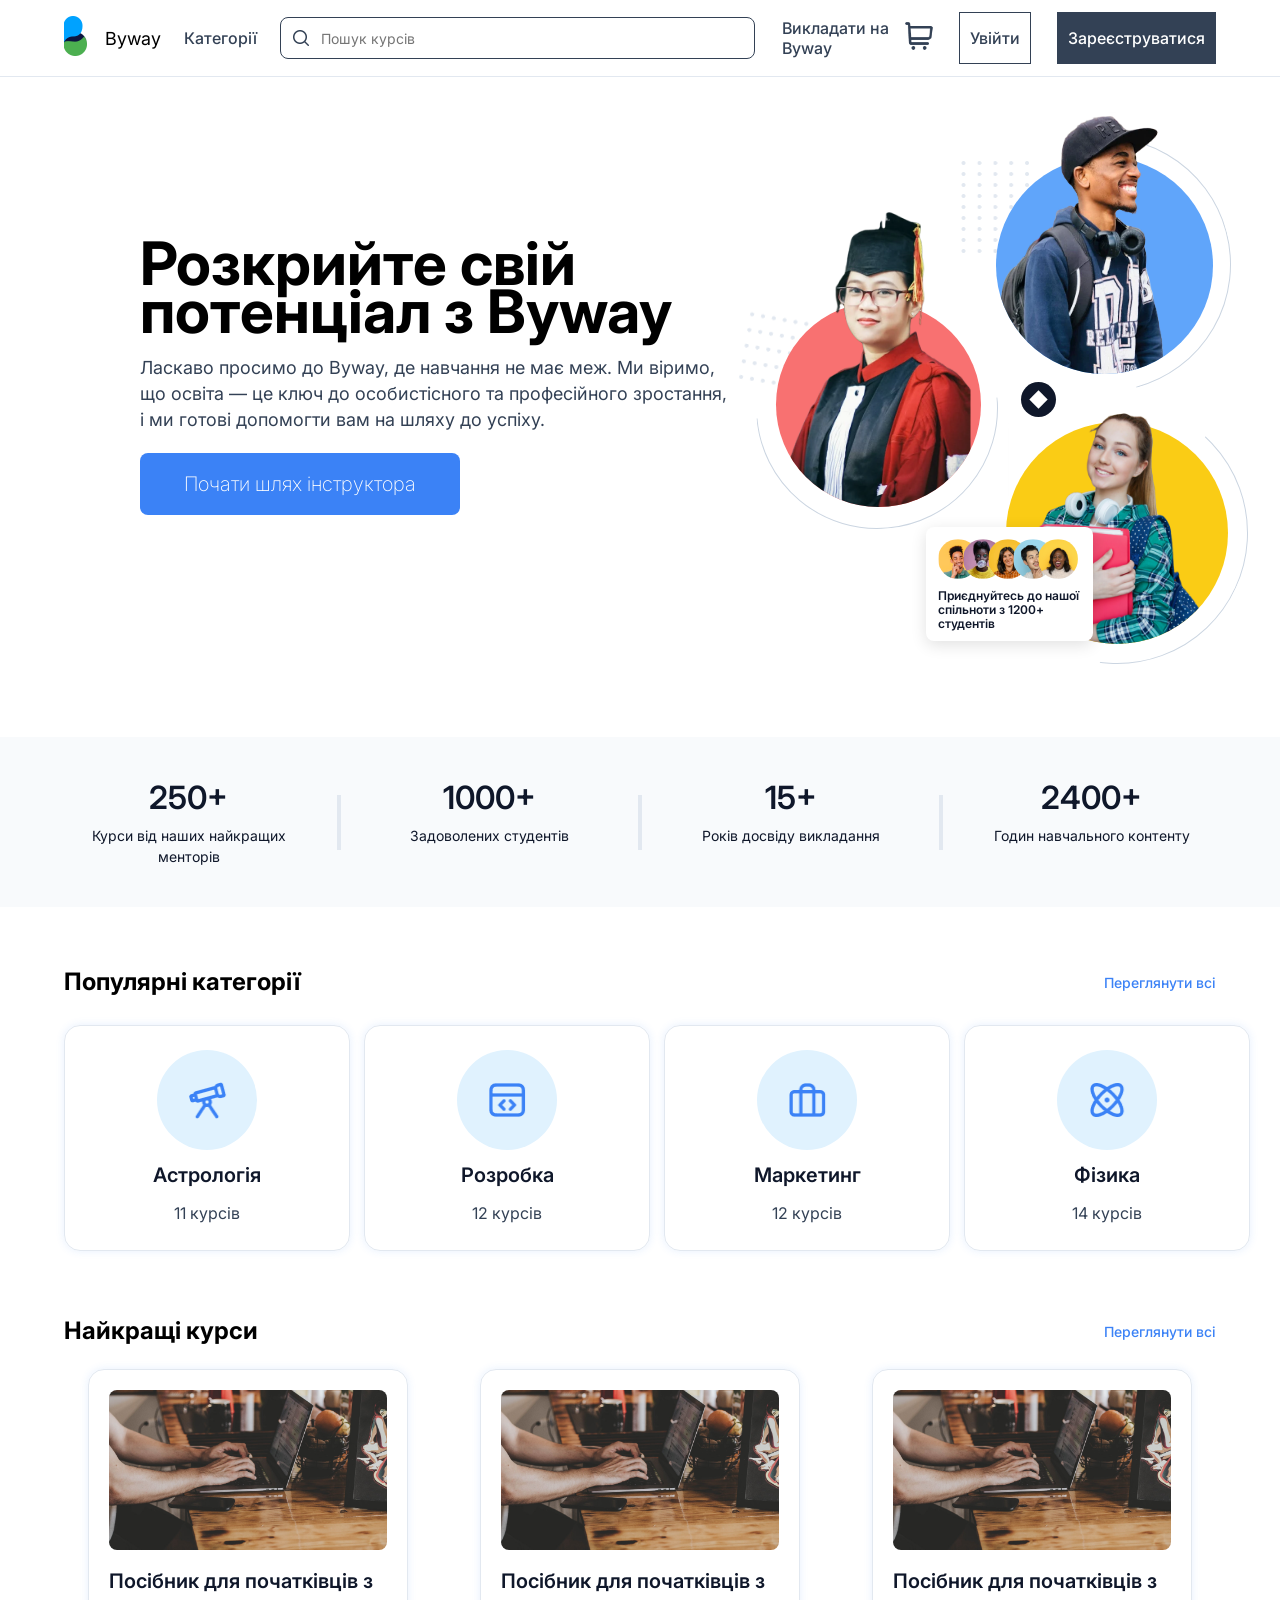
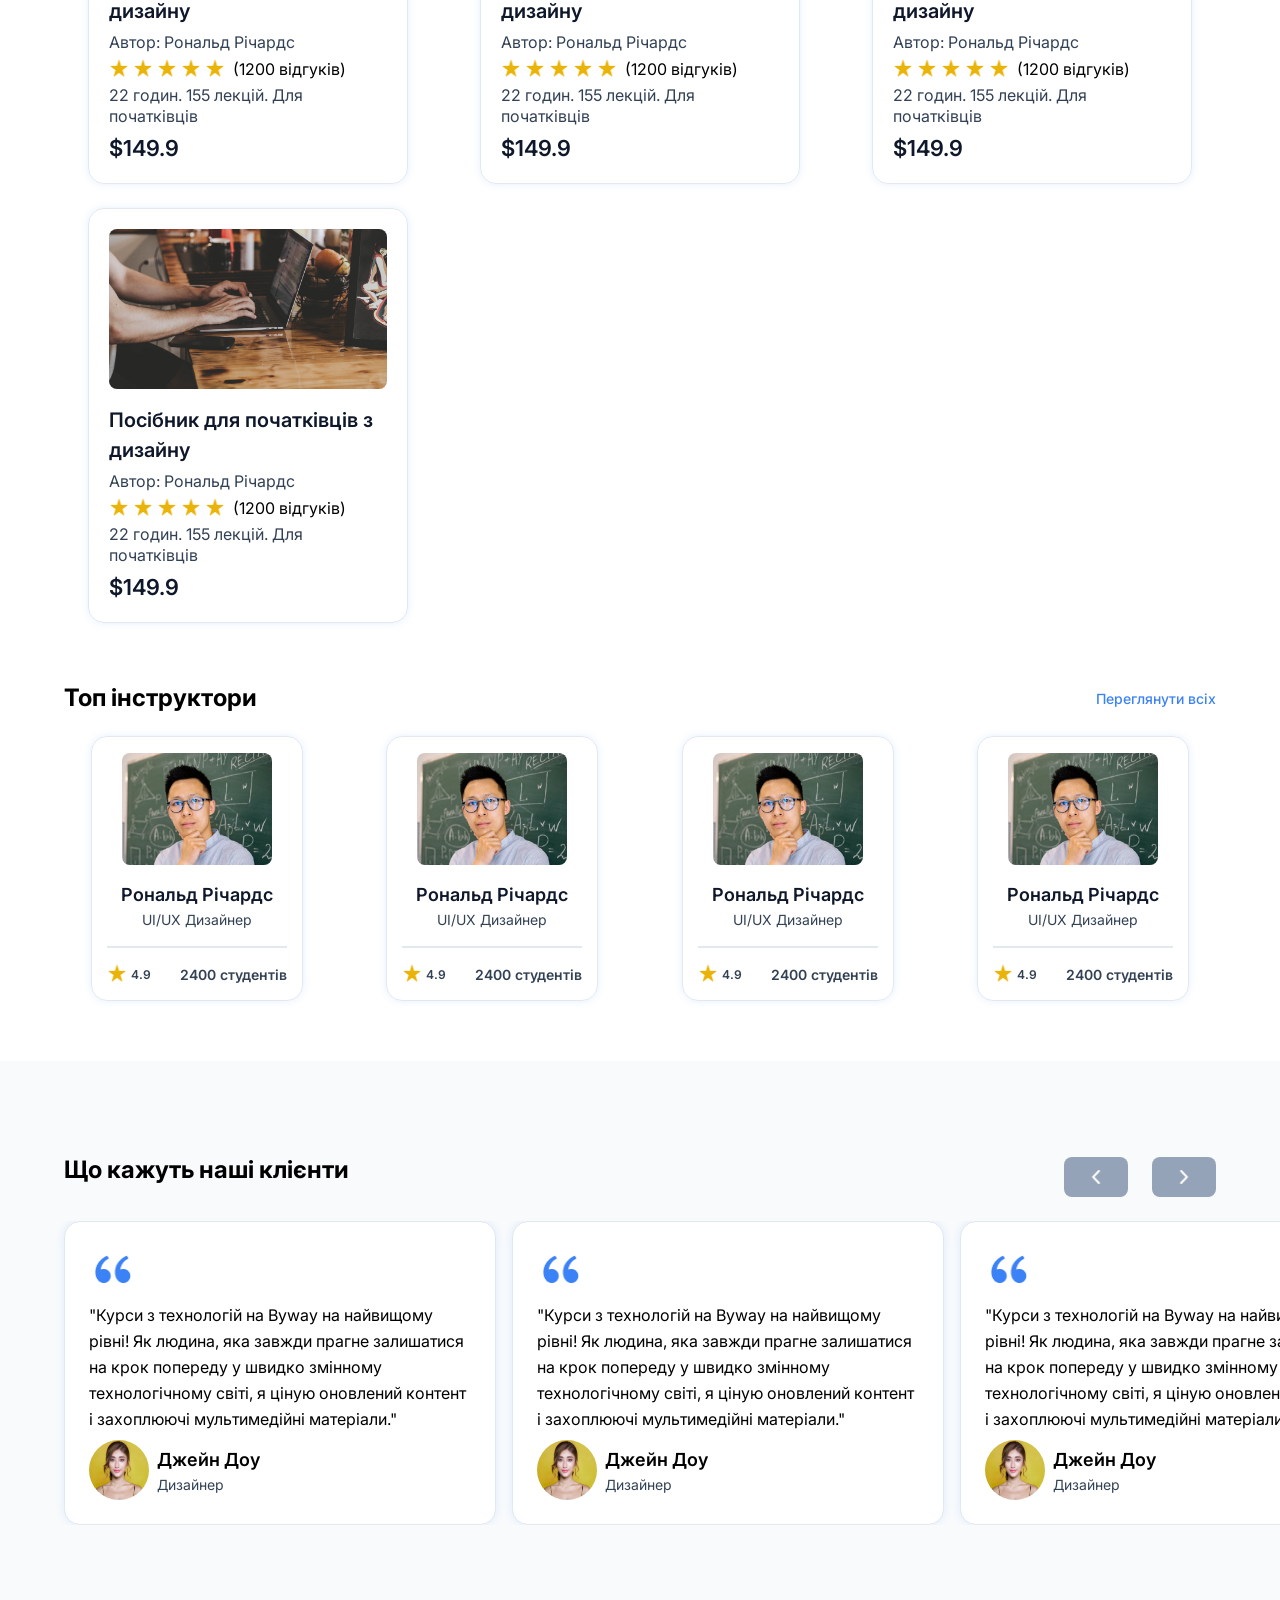
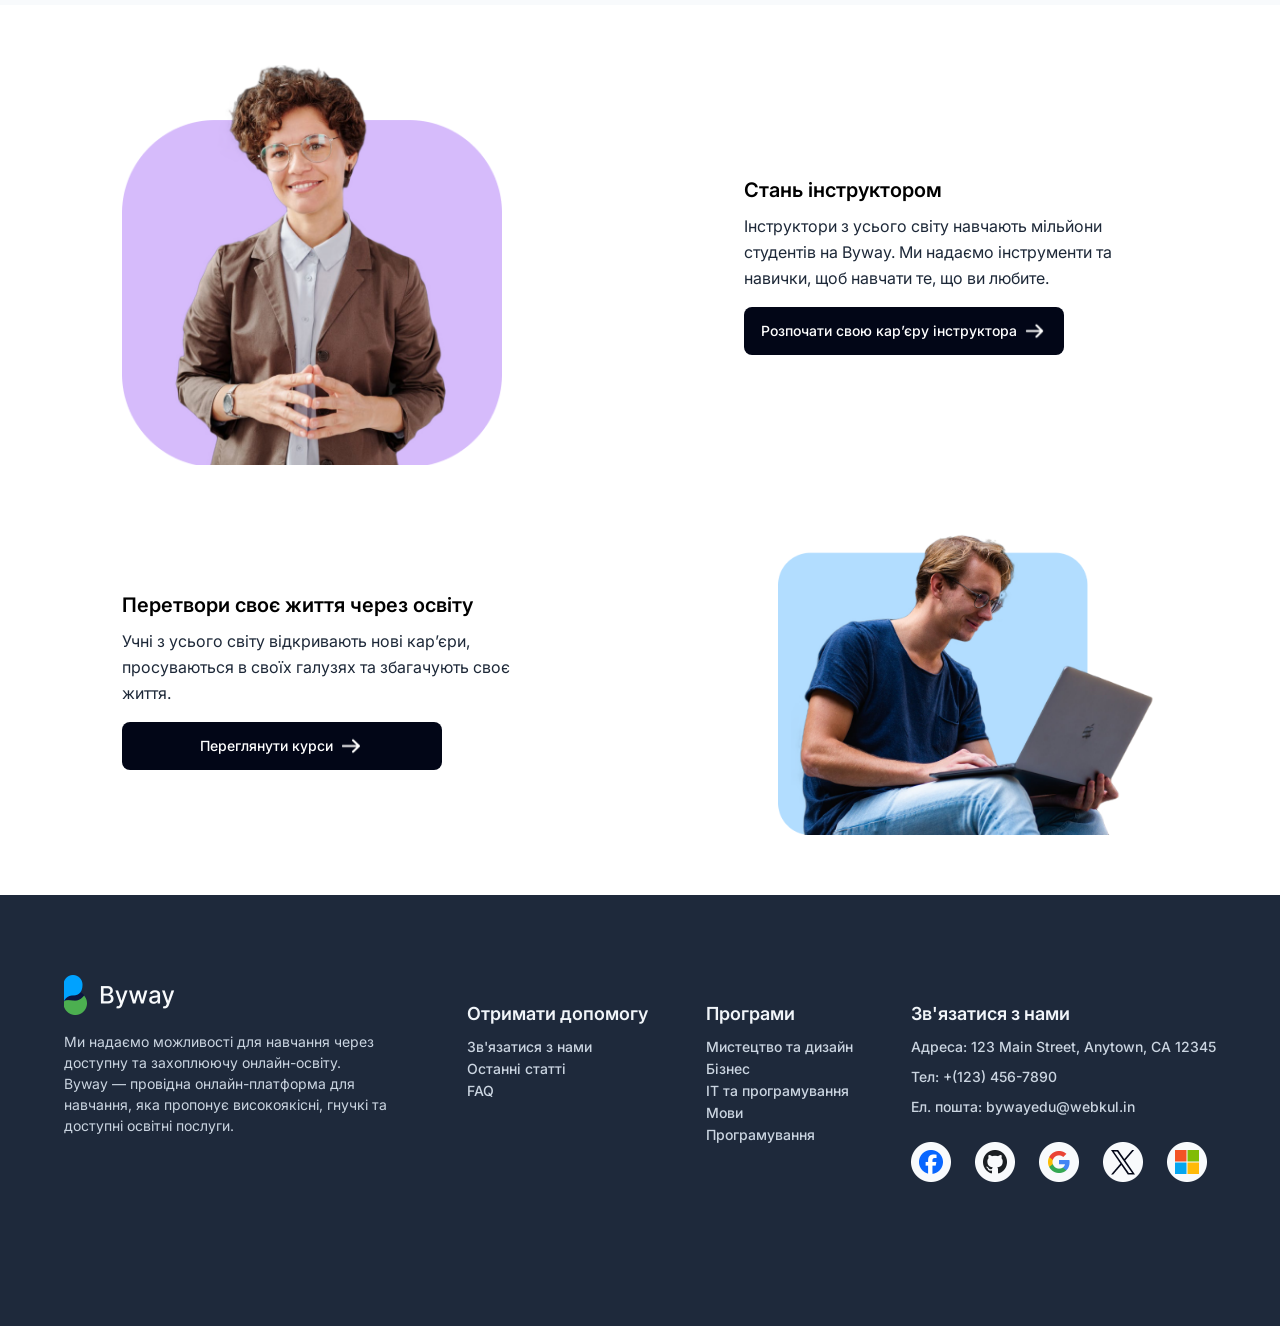
==== index.html @ d147cf89 "Initial commit" ====
<!doctype html>
<html lang="uk">
<head>
    <meta charset="UTF-8">
    <meta name="viewport" content="width=device-width, initial-scale=1.0">
    <meta http-equiv="X-UA-Compatible" content="IE=edge">
    <link rel="stylesheet" href="https://fonts.googleapis.com/css2?family=Inter:wght@400;500;600;700&display=swap" />
    <link rel="stylesheet" href="style.css">
    <title>Навчання для кожного | Онлайн-курси</title>
    <meta name="description" content="Вивчайте нові навички онлайн разом з нами!">
</head>
<body>
<header class="header">
    <div class="logo-section">
        <a href="index.html">
            <img class="logo" src="img/logo.png" alt="Логотип Byway">
        </a>
        <span class="brand-name">Byway</span>
    </div>
    <span class="categories-link">Категорії</span>
    <div class="search-bar">
        <img class="magnifying-glass" src="img/search.png" alt="Пошук">
        <form action="search.html" method="get">
            <input
                    class="search-bar-input"
                    type="text"
                    name="query"
                    placeholder="Пошук курсів"
                    aria-label="Пошук курсів">
        </form>
    </div>
    <div class="group">
        <button class="search-btn" aria-label="Відкрити пошук">
            <img class="search-btn-img" src="img/search.png" alt="Пошук">
        </button>
        <button class="burger-menu" aria-label="Відкрити меню">&#9776;</button>
        <nav class="nav-menu">
            <span class="categories-link">Категорії</span>
            <span class="teach-link">Викладати на Byway</span>
            <div class="user-actions">
                <a href="#cart" class="cart-link">
                    <img class="cart-icon" src="img/cart.png" alt="Іконка кошика">
                </a>
                <button class="login-btn">Увійти</button>
                <button class="signup-btn">Зареєструватися</button>
            </div>
        </nav>
    </div>
</header>
<div class="main-container">
    <section class="banner">
        <div class="banner-block">
            <div class="banner-info">
                <h1 class="banner-title">Розкрийте свій потенціал з Byway</h1>
                <p class="banner-text">
                    Ласкаво просимо до Byway, де навчання не має меж. Ми віримо, що освіта — це ключ до особистісного та
                    професійного зростання, і ми готові допомогти вам на шляху до успіху.
                </p>
                <button class="banner-button">
                    <span class="button-text">Почати шлях інструктора</span>
                </button>
            </div>
        </div>
        <div class="banner-images">
            <div class="circle blue">
                <img src="img/student2.png" alt="Студент 2 в синьому">
            </div>
            <img class="student-blue-top" src="img/student2.png" alt="Студент в синьому">
            <div class="student-blue"></div>
            <div class="circle-border blue-border"></div>

            <div class="circle red">
                <img src="img/student3.png" alt="Студент 3 в червоному">
            </div>
            <img class="student-red-top" src="img/student3.png" alt="Студент в червоному">
            <div class="circle-border red-border"></div>

            <div class="circle yellow">
                <img src="img/student1.png" alt="Студент 1 в жовтому">
            </div>
            <img class="student-yellow-top" src="img/student1.png" alt="Студент в жовтому">
            <div class="circle-border yellow-border"></div>
            <div class="circle dark"></div>
            <div class="square"></div>

            <img class="decor1" src="img/decor.png" alt="Декорація банера 1">
            <img class="decor2" src="img/decor.png" alt="Декорація банера 2">

            <div class="banner-container">
                <div class="students-img">
                    <img class="student one" src="img/student-1.png" alt="Зображення студента 1">
                    <img class="student two" src="img/student-2.png" alt="Зображення студента 2">
                    <img class="student three" src="img/student-3.png" alt="Зображення студента 3">
                    <img class="student four" src="img/student-4.png" alt="Зображення студента 4">
                    <img class="student five" src="img/student-5.png" alt="Зображення студента 5">
                </div>
                <p class="join-community">Приєднуйтесь до нашої спільноти з 1200+ студентів</p>
            </div>
        </div>
    </section>

    <section class="stats">
        <div class="stat">
            <h2 class="stat-title">250+</h2>
            <p class="stat-info">Курси від наших найкращих менторів</p>
        </div>
        <hr class="line" />
        <div class="stat">
            <h2 class="stat-title">1000+</h2>
            <p class="stat-info">Задоволених студентів</p>
        </div>
        <hr class="line" />
        <div class="stat">
            <h2 class="stat-title">15+</h2>
            <p class="stat-info">Років досвіду викладання</p>
        </div>
        <hr class="line" />
        <div class="stat">
            <h2 class="stat-title">2400+</h2>
            <p class="stat-info">Годин навчального контенту</p>
        </div>
    </section>
    <section class="top-categories">
        <header class="top-categories-header">
            <h2 class="top-categories-title">Популярні категорії</h2>
            <button class="see-all-button" aria-label="Переглянути всі категорії">Переглянути всі</button>
        </header>
        <div class="categories">
            <article class="category-card">
                <div class="category">
                    <div class="category-group">
                        <img src="img/telescope.png" alt="Іконка Астрологія" class="category-icon" />
                        <div class="category-circle"></div>
                    </div>
                    <h3 class="category-title">Астрологія</h3>
                    <p class="category-info">11 курсів</p>
                </div>
            </article>
            <article class="category-card">
                <div class="category">
                    <div class="category-group">
                        <img src="img/code-browser.png" alt="Іконка Розробка" class="category-icon" />
                        <div class="category-circle"></div>
                    </div>
                    <h3 class="category-title">Розробка</h3>
                    <p class="category-info">12 курсів</p>
                </div>
            </article>
            <article class="category-card">
                <div class="category">
                    <div class="category-group">
                        <img src="img/briefcase.png" alt="Іконка Маркетинг" class="category-icon" />
                        <div class="category-circle"></div>
                    </div>
                    <h3 class="category-title">Маркетинг</h3>
                    <p class="category-info">12 курсів</p>
                </div>
            </article>
            <article class="category-card">
                <div class="category">
                    <div class="category-group">
                        <img src="img/physics.png" alt="Іконка Фізика" class="category-icon" />
                        <div class="category-circle"></div>
                    </div>
                    <h3 class="category-title">Фізика</h3>
                    <p class="category-info">14 курсів</p>
                </div>
            </article>
        </div>
    </section>
    <section class="top-courses">
        <header class="top-courses-header">
            <h2 class="top-courses-title">Найкращі курси</h2>
            <button class="see-all-button" aria-label="Переглянути всі курси">Переглянути всі</button>
        </header>
        <div class="courses-list">
            <article class="course-card">
                <img class="course-image" src="img/courses.jpg" alt="Зображення курсу Beginner’s Guide to Design">
                <div class="course-details">
                    <h3 class="course-title">Посібник для початківців з дизайну</h3>
                    <p class="course-author">Автор: Рональд Річардс</p>
                    <div class="course-rating">
                        <div class="stars">
                            <img class="star" src="img/star.png" alt="Зірка">
                            <img class="star" src="img/star.png" alt="Зірка">
                            <img class="star" src="img/star.png" alt="Зірка">
                            <img class="star" src="img/star.png" alt="Зірка">
                            <img class="star" src="img/star.png" alt="Зірка">
                        </div>
                        <span class="rating-info">(1200 відгуків)</span>
                    </div>
                    <p class="course-info">22 годин. 155 лекцій. Для початківців</p>
                    <p class="course-price">$149.9</p>
                </div>
            </article>
            <article class="course-card">
            <img class="course-image" src="img/courses.jpg" alt="Зображення курсу Beginner’s Guide to Design">
            <div class="course-details">
                <h3 class="course-title">Посібник для початківців з дизайну</h3>
                <p class="course-author">Автор: Рональд Річардс</p>
                <div class="course-rating">
                    <div class="stars">
                        <img class="star" src="img/star.png" alt="Зірка">
                        <img class="star" src="img/star.png" alt="Зірка">
                        <img class="star" src="img/star.png" alt="Зірка">
                        <img class="star" src="img/star.png" alt="Зірка">
                        <img class="star" src="img/star.png" alt="Зірка">
                    </div>
                    <span class="rating-info">(1200 відгуків)</span>
                </div>
                <p class="course-info">22 годин. 155 лекцій. Для початківців</p>
                <p class="course-price">$149.9</p>
            </div>
        </article>
            <article class="course-card">
                <img class="course-image" src="img/courses.jpg" alt="Зображення курсу Beginner’s Guide to Design">
                <div class="course-details">
                    <h3 class="course-title">Посібник для початківців з дизайну</h3>
                    <p class="course-author">Автор: Рональд Річардс</p>
                    <div class="course-rating">
                        <div class="stars">
                            <img class="star" src="img/star.png" alt="Зірка">
                            <img class="star" src="img/star.png" alt="Зірка">
                            <img class="star" src="img/star.png" alt="Зірка">
                            <img class="star" src="img/star.png" alt="Зірка">
                            <img class="star" src="img/star.png" alt="Зірка">
                        </div>
                        <span class="rating-info">(1200 відгуків)</span>
                    </div>
                    <p class="course-info">22 годин. 155 лекцій. Для початківців</p>
                    <p class="course-price">$149.9</p>
                </div>
            </article>
            <article class="course-card">
                <img class="course-image" src="img/courses.jpg" alt="Зображення курсу Beginner’s Guide to Design">
                <div class="course-details">
                    <h3 class="course-title">Посібник для початківців з дизайну</h3>
                    <p class="course-author">Автор: Рональд Річардс</p>
                    <div class="course-rating">
                        <div class="stars">
                            <img class="star" src="img/star.png" alt="Зірка">
                            <img class="star" src="img/star.png" alt="Зірка">
                            <img class="star" src="img/star.png" alt="Зірка">
                            <img class="star" src="img/star.png" alt="Зірка">
                            <img class="star" src="img/star.png" alt="Зірка">
                        </div>
                        <span class="rating-info">(1200 відгуків)</span>
                    </div>
                    <p class="course-info">22 годин. 155 лекцій. Для початківців</p>
                    <p class="course-price">$149.9</p>
                </div>
            </article>
        </div>
    </section>
    <section class="top-instructors">
        <header class="top-instructors-header">
            <h2 class="top-instructors-title">Топ інструктори</h2>
            <button class="see-all-button" aria-label="Переглянути всіх інструкторів">Переглянути всіх</button>
        </header>
        <div class="instructors-list">
            <article class="instructor-card">
                <div class="instructor">
                    <img class="instructor-img" src="img/instructor.png" alt="Фото інструктора">
                    <div class="instructor-info">
                        <div class="instructor-title">
                            <h3 class="instructor-name">Рональд Річардс</h3>
                            <p class="instructor-role">UI/UX Дизайнер</p>
                        </div>
                        <hr class="instructor-line">
                        <div class="instructors-rating">
                            <div class="instructor-rating">
                                <img class="star" src="img/star.png" alt="Зірка">
                                <span class="ratings-info">4.9</span>
                            </div>
                            <span class="instructor-students">2400 студентів</span>
                        </div>
                    </div>
                </div>
            </article>
            <article class="instructor-card">
                <div class="instructor">
                    <img class="instructor-img" src="img/instructor.png" alt="Фото інструктора">
                    <div class="instructor-info">
                        <div class="instructor-title">
                            <h3 class="instructor-name">Рональд Річардс</h3>
                            <p class="instructor-role">UI/UX Дизайнер</p>
                        </div>
                        <hr class="instructor-line">
                        <div class="instructors-rating">
                            <div class="instructor-rating">
                                <img class="star" src="img/star.png" alt="Зірка">
                                <span class="ratings-info">4.9</span>
                            </div>
                            <span class="instructor-students">2400 студентів</span>
                        </div>
                    </div>
                </div>
            </article>
            <article class="instructor-card">
                <div class="instructor">
                    <img class="instructor-img" src="img/instructor.png" alt="Фото інструктора">
                    <div class="instructor-info">
                        <div class="instructor-title">
                            <h3 class="instructor-name">Рональд Річардс</h3>
                            <p class="instructor-role">UI/UX Дизайнер</p>
                        </div>
                        <hr class="instructor-line">
                        <div class="instructors-rating">
                            <div class="instructor-rating">
                                <img class="star" src="img/star.png" alt="Зірка">
                                <span class="ratings-info">4.9</span>
                            </div>
                            <span class="instructor-students">2400 студентів</span>
                        </div>
                    </div>
                </div>
            </article>
            <article class="instructor-card">
                <div class="instructor">
                    <img class="instructor-img" src="img/instructor.png" alt="Фото інструктора">
                    <div class="instructor-info">
                        <div class="instructor-title">
                            <h3 class="instructor-name">Рональд Річардс</h3>
                            <p class="instructor-role">UI/UX Дизайнер</p>
                        </div>
                        <hr class="instructor-line">
                        <div class="instructors-rating">
                            <div class="instructor-rating">
                                <img class="star" src="img/star.png" alt="Зірка">
                                <span class="ratings-info">4.9</span>
                            </div>
                            <span class="instructor-students">2400 студентів</span>
                        </div>
                    </div>
                </div>
            </article>
            <article class="instructor-card">
                <div class="instructor">
                    <img class="instructor-img" src="img/instructor.png" alt="Фото інструктора">
                    <div class="instructor-info">
                        <div class="instructor-title">
                            <h3 class="instructor-name">Рональд Річардс</h3>
                            <p class="instructor-role">UI/UX Дизайнер</p>
                        </div>
                        <hr class="instructor-line">
                        <div class="instructors-rating">
                            <div class="instructor-rating">
                                <img class="star" src="img/star.png" alt="Зірка">
                                <span class="ratings-info">4.9</span>
                            </div>
                            <span class="instructor-students">2400 студентів</span>
                        </div>
                    </div>
                </div>
            </article>
        </div>
    </section>
    <section class="top-comments">
        <header class="comment-header">
            <h2 class="top-comments-title">Що кажуть наші клієнти</h2>
            <div class="comments-navigation">
                <button class="comments-button-left" aria-label="Перейти до попереднього коментаря">
                    <img class="left-chevron" src="img/left-chevron.png" alt="Ліворуч">
                </button>
                <button class="comments-button-right" aria-label="Перейти до наступного коментаря">
                    <img class="right-chevron" src="img/right-chevron.png" alt="Праворуч">
                </button>
            </div>
        </header>
        <div class="comments-list">
            <article class="comment-card">
                <img class="quotes" src="img/quotes.png" alt="Цитата">
                <p class="comment-text">"Курси з технологій на Byway на найвищому рівні! Як людина, яка завжди прагне
                    залишатися на крок попереду у швидко змінному технологічному світі, я ціную оновлений контент і
                    захоплюючі мультимедійні матеріали."</p>
                <div class="comment-info">
                    <img class="customer-img" src="img/customer.jpg" alt="Фото клієнта">
                    <div class="customer-info">
                        <span class="customer-name">Джейн Доу</span>
                        <span class="customer-role">Дизайнер</span>
                    </div>
                </div>
            </article>
            <article class="comment-card">
                <img class="quotes" src="img/quotes.png" alt="Цитата">
                <p class="comment-text">"Курси з технологій на Byway на найвищому рівні! Як людина, яка завжди прагне
                    залишатися на крок попереду у швидко змінному технологічному світі, я ціную оновлений контент і
                    захоплюючі мультимедійні матеріали."</p>
                <div class="comment-info">
                    <img class="customer-img" src="img/customer.jpg" alt="Фото клієнта">
                    <div class="customer-info">
                        <span class="customer-name">Джейн Доу</span>
                        <span class="customer-role">Дизайнер</span>
                    </div>
                </div>
            </article>
            <article class="comment-card">
                <img class="quotes" src="img/quotes.png" alt="Цитата">
                <p class="comment-text">"Курси з технологій на Byway на найвищому рівні! Як людина, яка завжди прагне
                    залишатися на крок попереду у швидко змінному технологічному світі, я ціную оновлений контент і
                    захоплюючі мультимедійні матеріали."</p>
                <div class="comment-info">
                    <img class="customer-img" src="img/customer.jpg" alt="Фото клієнта">
                    <div class="customer-info">
                        <span class="customer-name">Джейн Доу</span>
                        <span class="customer-role">Дизайнер</span>
                    </div>
                </div>
            </article>
            <article class="comment-card">
                <img class="quotes" src="img/quotes.png" alt="Цитата">
                <p class="comment-text">"Курси з технологій на Byway на найвищому рівні! Як людина, яка завжди прагне
                    залишатися на крок попереду у швидко змінному технологічному світі, я ціную оновлений контент і
                    захоплюючі мультимедійні матеріали."</p>
                <div class="comment-info">
                    <img class="customer-img" src="img/customer.jpg" alt="Фото клієнта">
                    <div class="customer-info">
                        <span class="customer-name">Джейн Доу</span>
                        <span class="customer-role">Дизайнер</span>
                    </div>
                </div>
            </article>
            <article class="comment-card">
                <img class="quotes" src="img/quotes.png" alt="Цитата">
                <p class="comment-text">"Курси з технологій на Byway на найвищому рівні! Як людина, яка завжди прагне
                    залишатися на крок попереду у швидко змінному технологічному світі, я ціную оновлений контент і
                    захоплюючі мультимедійні матеріали."</p>
                <div class="comment-info">
                    <img class="customer-img" src="img/customer.jpg" alt="Фото клієнта">
                    <div class="customer-info">
                        <span class="customer-name">Джейн Доу</span>
                        <span class="customer-role">Дизайнер</span>
                    </div>
                </div>
            </article>
        </div>
    </section>
    <section class="last-banners">
        <div class="last-banner">
            <img class="last-banner-img" src="img/lastbunner-2.png" alt="Зображення інструктора">
            <div class="last-banner-info">
                <div class="last-banner-text">
                    <h2 class="last-banner-title">Стань інструктором</h2>
                    <p class="last-banner-information">Інструктори з усього світу навчають мільйони студентів на Byway.
                        Ми надаємо інструменти та навички, щоб навчати те, що ви любите.</p>
                </div>
                <a href="#" class="last-banner-button" aria-label="Розпочати кар’єру інструктора">
                    <span class="last-banner-button-text">Розпочати свою кар’єру інструктора</span>
                    <img class="arrow-right" src="img/arrow-right.png" alt="Стрілка праворуч">
                </a>
            </div>
        </div>
        <div class="last-banner">
            <div class="last-banner-info">
                <div class="last-banner-text">
                    <h2 class="last-banner-title">Перетвори своє життя через освіту</h2>
                    <p class="last-banner-information">Учні з усього світу відкривають нові кар’єри, просуваються в
                        своїх галузях та збагачують своє життя.</p>
                </div>
                <a href="#" class="last-banner-button" aria-label="Переглянути курси">
                    <span class="last-banner-button-text">Переглянути курси</span>
                    <img class="arrow-right" src="img/arrow-right.png" alt="Стрілка праворуч">
                </a>
            </div>
            <img class="last-banner-img" src="img/lastbunner-1.png" alt="Зображення студента">
        </div>
    </section>
    <footer class="footer">
        <div class="footer-information">
            <div class="footer-byway">
                <img class="footer-logo" src="img/full-logo.png" alt="Логотип сайту">
                <p class="footer-byway-info">Ми надаємо можливості для навчання через доступну та захоплюючу онлайн-освіту.
                    <br> Byway — провідна онлайн-платформа для навчання, яка пропонує високоякісні, гнучкі та доступні освітні послуги.</p>
            </div>
            <div class="footer-block">
                <h3 class="footer-title">Отримати допомогу</h3>
                <ul class="footer-info-list">
                    <li><a href="#" class="footer-info">Зв'язатися з нами</a></li>
                    <li><a href="#" class="footer-info">Останні статті</a></li>
                    <li><a href="#" class="footer-info">FAQ</a></li>
                </ul>
            </div>
            <div class="footer-block">
                <h3 class="footer-title">Програми</h3>
                <ul class="footer-info-list">
                    <li><a href="#" class="footer-info">Мистецтво та дизайн</a></li>
                    <li><a href="#" class="footer-info">Бізнес</a></li>
                    <li><a href="#" class="footer-info">ІТ та програмування</a></li>
                    <li><a href="#" class="footer-info">Мови</a></li>
                    <li><a href="#" class="footer-info">Програмування</a></li>
                </ul>
            </div>
            <div class="footer-contactus">
                <div class="footer-block">
                    <h3 class="footer-title">Зв'язатися з нами</h3>
                    <p class="footer-info">Адреса: 123 Main Street, Anytown, CA 12345</p>
                    <p class="footer-info">Тел: +(123) 456-7890</p>
                    <p class="footer-info">Ел. пошта: <a href="mailto:bywayedu@webkul.in" class="footer-info">bywayedu@webkul.in</a></p>
                </div>
                <div class="footer-social">
                    <img class="footer-social-logo" src="img/social-logo.png" alt="Іконки соціальних мереж">
                </div>
            </div>
        </div>
    </footer>
</div>
<script src="script.js"></script></body>
</html>
---- style.css ----
:root {
    --default-font-family: 'Inter', -apple-system, BlinkMacSystemFont, "Segoe UI", Roboto,
    Ubuntu, "Helvetica Neue", Helvetica, Arial, "PingFang SC",
    "Hiragino Sans GB", "Microsoft Yahei UI", "Microsoft Yahei",
    "Source Han Sans CN", sans-serif;
    --viewport-width: 100vw;
}
* {
    font-family: var(--default-font-family);
}
*,
*::before,
*::after {
    margin: 0;
    padding: 0;
    box-sizing: border-box;
}
.main-container {
    margin: 0 auto;
    background: #ffffff;
    display: flex;
    flex-direction: column;
    gap: 60px;
}
.header {
    display: flex;
    align-items: center;
    padding: 12px 20px;
    background: #ffffff;
    border-bottom: 1px solid #e2e8f0;
}
.search-bar {
    display: none;
    align-items: center;
    gap: 10px;
    padding: 10px;
    border: 1px solid #334155;
    border-radius: 8px;
    flex-grow: 1;
    max-width: 1000px;
    margin-left: 3%;
}
.search-bar-input {
    width: 100%;
    border: none;
    outline: none;
    background: transparent;
    font-size: 14px;
    color: #334155;
}
.search-btn {
    display: block;
    width: 24px;
    height: 24px;
    border: none;
    cursor: pointer;
    background: white;
}
.search-btn-img {
    width: 24px;
    height: 24px;
}
.magnifying-glass {
    width: 20px;
    height: 20px;
}
.logo-section {
    display: flex;
    align-items: center;
    gap: 10px;
}
.logo {
    width: 31px;
    height: 40px;
}
.burger-menu {
    display: inline-block;
    font-size: 24px;
    background: none;
    border: none;
    cursor: pointer;
    color: #334155;
}
.nav-menu {
    display: none;
    flex-direction: column;
    position: absolute;
    top: 60px;
    right: 20px;
    background: #ffffff;
    padding: 10px;
    border: 1px solid #ddd;
    box-shadow: 0 4px 8px rgba(0, 0, 0, 0.1);
    width: 290px;
    gap: 10px;
}
.nav-menu.active {
    display: flex;
}
.categories-link, .teach-link, .login-btn, .signup-btn {
    font-size: 14px;
    font-weight: 500;
    color: #334155;
}
.teach-link {
    padding-bottom: 10px;
    border-bottom: 1px solid #e2e8f0;
    cursor: pointer;
}
.categories-link {
    display: none;
    cursor: pointer;
}
.nav-menu .categories-link {
    display: inline;
    font-size: 14px;
    font-weight: 500;
    color: #334155;
}
.user-actions {
    display: flex;
    align-items: center;
    gap: 10px;
    justify-content: center;
}
.cart-icon {
    width: 30px;
    height: 30px;
    cursor: pointer;
}
.login-btn, .signup-btn {
    padding: 15px 10px;
    cursor: pointer;
    text-align: center;
    border: 1px solid #334155;
}
.login-btn {
    background: transparent;
}
.signup-btn {
    background: #334155;
    color: #ffffff;
}
.group {
    display: flex;
    align-items: center;
    gap: 12px;
    margin-left: auto;
}
.banner {
    display: none;
}
.stats {
    width: 100%;
    padding: 40px 80px 40px 80px;
    background: #f8fafc;
}
.stat {
    display: flex;
    flex-direction: column;
    align-items: center;
    gap: 6px;
    width: 100%;
}
.stat-title {
    color: #0f172a;
    font-size: 32px;
    font-weight: 600;
    line-height: 42px;
}
.stat-info {
    color: #0f172a;
    font-size: 14px;
    line-height: 21px;
    text-align: center;
}
.line {
    width: 55px;
    border: 2px solid #E2E8F0;
    margin: 40px auto 40px auto;
}
.top-categories, .top-courses, .top-instructors, .top-comments {
    display: flex;
    flex-direction: column;
    gap: 24px;
    margin: 0 5% 0 5%;
}
.top-comments {
    margin: 0 0 0 0;
    padding: 80px 5% 80px 5%;
}
.top-categories-title, .top-instructors-title, .top-courses-title, .top-comments-title {
    display: flex;
    align-items: center;
    justify-content: space-between;
    width: 100%;
}
.top-categories-name {
    color: #0f172a;
    font-size: 24px;
    font-weight: 600;
    line-height: 34px;
}
.see-all-button {
    width: auto;
    height: 24px;
    padding: 5px 0 0 0;
    color: #3b82f6;
    font-size: 14px;
    font-weight: 500;
    line-height: 22px;
    white-space: nowrap;
    background: white;
    border: none;
    cursor: pointer;
}
.category-card {
    display: flex;
    flex-direction: column;
    align-items: center;
    margin: 0 auto 20px auto;
    padding: 24px 93px 24px 93px;
    width: 286px;
    border: 1px solid #e2e8f0;
    border-radius: 16px;
    box-shadow: 0 0 8px 0 rgba(59, 130, 246, 0.12);
    transition: transform 0.3s ease, box-shadow 0.3s ease;
}
.category-card:hover {
    transform: translateY(-5px);
    box-shadow: 0 4px 15px rgba(59, 130, 246, 0.25);
}
.category {
    display: flex;
    flex-direction: column;
    align-items: center;
    gap: 10px;
    width: 100%;
}
.category-group {
    position: relative;
    width: 100px;
    height: 100px;
    z-index: 1;
}
.category-icon {
    position: relative;
    width: 40px;
    height: 40px;
    margin: 30px 0 0 30px;
    z-index: 2;
}
.category-circle {
    position: absolute;
    width: 100px;
    height: 100px;
    top: 0;
    background: #e0f2fe;
    border-radius: 100px;
    z-index: 1;
}
.category-title {
    color: #0f172a;
    font-size: 20px;
    font-weight: 600;
    line-height: 30px;
    white-space: nowrap;
}
.category-info {
    color: #334155;
    font-size: 16px;
    line-height: 26px;
    white-space: nowrap;
}
.course-card {
    display: flex;
    flex-direction: column;
    align-items: center;
    width: 298px;
    padding: 16px;
    border: 1px solid #e2e8f0;
    border-radius: 16px;
    box-shadow: 0 0 8px 0 rgba(59, 130, 246, 0.12);
    margin: 0 auto 20px auto;
    transition: transform 0.3s ease, box-shadow 0.3s ease;
}
.course-card:hover {
    transform: translateY(-5px);
    box-shadow: 0 4px 15px rgba(59, 130, 246, 0.25);
}
.courses-list {
    display: grid;
    justify-items: center;
    align-content: center;
    grid-template-columns: repeat(auto-fit, minmax(250px, 1fr));
    gap: 48px;
    margin: 0 auto;
    padding: 16px;
    max-width: 100%;
}
.course-image {
    width: 100%;
    height: auto;
    max-height: 160px;
    border-radius: 8px;
    object-fit: cover;
    margin-bottom: 16px;: ;
}
.course-details {
    display: flex;
    flex-direction: column;
    align-items: flex-start;
    gap: 6px;
    text-align: left;
    width: 100%;
}
.course-title {
    color: #0f172a;
    font-size: 18px;
    font-weight: 600;
    line-height: 1.5;
    white-space: normal;
}
.course-author {
    color: #334155;
    font-size: 14px;
    line-height: 21px;
}
.course-rating {
    display: flex;
    align-items: center;
    gap: 8px;
}
.stars {
    display: flex;
    gap: 4px;
}
.star {
    width: 20px;
    height: 20px;
}
.ratings-info {
    color: #334155;
    font-size: 12px;
    font-weight: 600;
    line-height: 15px;
}
.course-info {
    color: #334155;
    font-size: 14px;
    line-height: 21px;
}
.course-price {
    color: #0f172a;
    font-size: 20px;
    font-weight: 600;
    line-height: 30px;
}
.instructor-card {
    width: 212px;
    padding: 16px;
    border: 1px solid #e2e8f0;
    border-radius: 16px;
    box-shadow: 0 0 8px 0 rgba(59, 130, 246, 0.12);
    margin: 0 auto 20px;
    transition: transform 0.3s ease, box-shadow 0.3s ease;
}
.instructor-card:hover {
    transform: translateY(-5px);
    box-shadow: 0 4px 15px rgba(59, 130, 246, 0.25);
}
.instructors-list {
    display: grid;
    justify-items: center;
    align-content: center;
    grid-template-columns: repeat(auto-fit, minmax(200px, 1fr));
    gap: 48px;
}
.instructor {
    display: flex;
    flex-direction: column;
    gap: 16px;
    align-items: center;
}
.instructor-img {
    width: 100%;
    height: auto;
    border-radius: 8px;
    max-height: 132px;
    object-fit: cover;
    object-position: top;
}
.instructor-info {
    display: flex;
    flex-direction: column;
    align-items: center;
    gap: 12px;
    width: 100%;
}
.instructor-title {
    display: flex;
    flex-direction: column;
    align-items: center;
}
.instructor-name {
    color: #0f172a;
    font-size: 16px;
    font-weight: 600;
    line-height: 24px;
    white-space: nowrap;
}
.instructor-role {
    color: #334155;
    font-size: 12px;
    line-height: 18px;
    white-space: nowrap;
}
.instructor-line {
    width: 100%;
    border: 1px solid #E2E8F0;
}

.instructors-rating {
    display: flex;
    align-items: center;
    justify-content: space-between;
    width: 100%;
}

.instructor-rating {
    display: flex;
    align-items: center;
    gap: 4px;
}

.instructor-students {
    color: #334155;
    font-size: 12px;
    font-weight: 600;
    line-height: 15px;
    white-space: nowrap;
}
.top-comments {
    padding-left: 0;
    padding-right: 0;
    position: relative;
    background: #f8fafc;
    overflow: hidden;
}
.comment-title {
    display: flex;
    justify-content: space-between;
}
.comments-title {
    margin-top: 16px;
    display: flex;
    gap: 24px;
}
.top-comments-name {
    width: 250px;
    font-size: 24px;
    font-weight: 600;
    line-height: 34px;
}
.comments-navigation {
    display: flex;
    gap: 24px;
    margin-top: 16px;
}
.comments-button-left, .comments-button-right {
    display: flex;
    align-items: center;
    justify-content: center;
    height: 40px;
    padding: 10px 20px 10px 20px;
    background: #94a3b8;
    border: none;
    border-radius: 8px;
    cursor: pointer;
}
.left-chevron {
    position: relative;
    width: 24px;
    height: 24px;
}
.right-chevron {
    position: relative;
    width: 24px;
    height: 24px;
}
.comment-header {
    padding: 0 5% 0 5%;
}
.comments-list {
    display: flex;
    align-items: flex-start;
    flex-wrap: nowrap;
    overflow-x: auto;
    scroll-behavior: smooth;
    gap: 16px;
    width: 100%;
}
.comments-list::-webkit-scrollbar {
    display: none;
}
.comment-card {
    display: flex;
    flex-direction: column;
    flex-wrap: nowrap;
    gap: 8px;
    width: 99%;
    max-width: 432px;
    flex-shrink: 0;
    padding: 24px 24px 24px 24px;
    border: 1px solid #e2e8f0;
    border-radius: 16px;
    box-shadow: 0 0 8px 0 rgba(59, 130, 246, 0.12);
    background: #ffffff;
    margin-left: 5%;
}
.quotes {
    width: 48px;
    height: 48px;
}
.comment-text {
    width: 99%;
    max-width: 384px;
    height: auto;
    font-size: 16px;
    line-height: 26px;
}
.comment-info {
    display: flex;
    align-items: center;
    flex-wrap: nowrap;
    gap: 8px;
}
.customer-img {
    width: 60px;
    height: 60px;
    border-radius: 50%;
}
.customer-info {
    display: flex;
    flex-direction: column;
    flex-wrap: nowrap;
}
.customer-name {
    font-size: 18px;
    font-weight: 600;
    line-height: 29px;
    white-space: nowrap;
}
.customer-role {
    color: #334155;
    font-size: 14px;
    line-height: 21px;
    white-space: nowrap;
}
.last-banners {
    display: flex;
    align-items: center;
    flex-direction: column;
    flex-shrink: 0;
    gap: 60px;
    margin: 0 5% 0 5%;
}
.last-banner {
    width: 100%;
    display: flex;
    align-items: center;
    justify-content: center;
    flex-wrap: wrap;
}
.last-banner-img {
    margin: 30px auto 30px auto;
    width: 380px;
    height: auto;
    max-height: 400px;
    object-fit: cover;
}
.last-banner-info {
    display: flex;
    flex-direction: column;
    flex-wrap: nowrap;
    gap: 16px;
    min-width: 320px;
}
.last-banner-text {
    display: flex;
    flex-direction: column;
    flex-wrap: nowrap;
    gap: 8px;
}
.last-banner-button {
    display: flex;
    align-items: center;
    justify-content: center;
    flex-wrap: nowrap;
    flex-shrink: 0;
    gap: 6px;
    width: 320px;
    height: 48px;
    padding: 10px 24px 10px 24px;
    cursor: pointer;
    background: #020617;
    border: none;
    border-radius: 8px;
}
.last-banner-button-text {
    color: #ffffff;
    font-size: 14px;
    font-weight: 500;
    line-height: 22px;
    white-space: nowrap;
}
.arrow-right {
    width: 24px;
    height: 24px;
}
.last-banner-title {
    font-size: 20px;
    font-weight: 600;
    line-height: 30px;
    white-space: nowrap;
}
.last-banner-information {
    color: #1d2838;
    font-size: 16px;
    line-height: 26px;
}
.footer {
    background: #1e293b;
    overflow: hidden;
    padding: 80px 5% 140px 5%;
}
.footer-byway {
    display: flex;
    flex-direction: column;
    align-items: flex-start;
    justify-content: center;
    flex-wrap: nowrap;
    gap: 16px;
}
.footer-logo {
    width: 111px;
    height: 40px;
}
.footer-byway-info {
    color: #cbd5e1;
    font-size: 14px;
    line-height: 21px;
}
.footer-block {
    display: flex;
    flex-direction: column;
    align-items: flex-start;
    flex-wrap: nowrap;
    gap: 8px;
    margin-top: 24px;
}
.footer-title {
    color: #f1f5f9;
    font-size: 18px;
    font-weight: 600;
    line-height: 29px;
    white-space: nowrap;
}
.footer-info-list {
    list-style-type: none;
}
a {
    text-decoration: none;
}
.footer-info {
    color: #cbd5e1;
    font-size: 14px;
    font-weight: 500;
    line-height: 22px;
    white-space: nowrap;
}
.footer-contactus {
    display: flex;
    flex-direction: column;
    align-items: flex-start;
    flex-wrap: nowrap;
    gap: 24px;
}
.footer-social-logo {
    width: 296px;
    height: 40px;
}
@media (min-width: 817px) {
    .teach-link, .categories-link, .login-btn, .signup-btn {
        font-size: 16px;
    }
    .categories-link {
        margin-left: 2%;
        margin-right: 2%;
        display: inline-block;
    }
    .nav-menu .categories-link {
        display: none;
    }
    .teach-link {
        margin-left: 3%;
        padding-bottom: 0;
        border-bottom: 0;
    }
    .group {
        margin-left: 0;
        width: 33%;
    }
    .search-bar {
        display: flex;
        font-size: 16px;
        margin-left: 0;
    }
    .search-btn {
        display: none;
    }
    .user-actions {
        margin-left: auto;
        gap: calc(var(--viewport-width) * 0.02);
    }
    .burger-menu {
        display: none;
    }
    .nav-menu {
        display: flex;
        position: static;
        flex-direction: row;
        align-items: center;
        padding: 0;
        box-shadow: none;
        border: none;
        margin-left: 3%;
        width: 100%;
    }
    .header {
        padding-left: 5%;
        padding-right: 5%;
        font-size: 18px;
    }
    .banner {
        display: block;
        position: relative;
        height: 600px;
        margin: 0 60px 0 60px;
    }
    .banner-block {
        display: flex;
        flex-direction: column;
        gap: 24px;
        position: absolute;
        top: 50%;
        left: 80px;
        transform: translate(0, -50%);
    }
    .banner-info {
        display: flex;
        flex-direction: column;
        gap: 20px;
        font-size: 18px;
    }
    .banner-title {
        width: 640px;
        font-size: 60px;
        font-weight: 700;
        line-height: 48px;
    }
    .banner-text {
        width: 592px;
        color: #334155;
        line-height: 26px;
    }
    .banner-button {
        width: 320px;
        padding: 20px 24px 20px 24px;
        cursor: pointer;
        background: #3b82f6;
        border: none;
        border-radius: 8px;
    }
    .button-text {
        color: #ffffff;
        font-size: 20px;
        font-weight: 200;
        line-height: 22px;
        white-space: nowrap;
    }
    .banner-images {
        position: absolute;
        top: 80px;
        left: 60%;
    }
    .circle {
        position: absolute;
        border-radius: 50%;

    }
    .blue {
        width: 217px;
        height: 217px;
        background: #60A5FA;
        left: 240px;
        z-index: 1;
        overflow: hidden;
    }
    .blue img, .red img, .yellow img {
        position: absolute;
        width: 100%;
        height: auto;
        top: 45%;
        left: 50%;
        transform: translate(-50%, -50%);
        z-index: 1;
    }
    .red img {
        top: 25%;
        left: 45%;
    }
    .yellow img {
        top: 50%;
        transform: translate(-50%, -50%) scaleX(-1);
    }
    .student-blue-top {
        position: absolute;
        width: 217px;
        height: auto;
        top: -45px;
        left: 240px;
        z-index: 3;
        clip-path: polygon(0 0, 100% 0, 100% 50%, 0 50%);
    }
    .red {
        background: #F87171;
        width: 205px;
        height: 205px;
        top: 145px;
        left: 20px;
        z-index: 1;
        overflow: hidden;
    }
    .student-red-top {
        position: absolute;
        width: 205px;
        height: auto;
        top: 43px;
        left: 10px;
        z-index: 3;
        clip-path: polygon(0 10%, 100% 0, 100% 50%, 0 50%);
    }
    .yellow {
        background: #FACC15;
        width: 222px;
        height: 222px;
        top: 265px;
        left: 250px;
        z-index: 1;
        overflow: hidden;
    }
    .student-yellow-top {
        position: absolute;
        width: 222px;
        height: auto;
        top: 253px;
        left: 250px;
        z-index: 3;
        clip-path: polygon(0 0, 100% 0, 100% 50%, 0 50%);
        transform: scaleX(-1);
    }
    .circle-border {
        position: absolute;
        border-radius: 50%;
        border: 1px solid #CBD5E1;
        clip-path: polygon(50% 0, 100% 0, 100% 100%, 50% 100%);
        z-index: 1;
    }
    .blue-border {
        width: 255px;
        height: 255px;
        top: -20px;
        left: 220px;
        rotate: -15deg;
    }
    .red-border {
        width: 242px;
        height: 242px;
        top: 130px;
        left: 0;
        rotate: 85deg;
    }
    .yellow-border{
        width: 262px;
        height: 262px;
        top: 245px;
        left: 230px;
        rotate: 25deg;
        clip-path: polygon(65% 0, 100% 0, 100% 100%, 65% 100%);
    }
    .dark {
        background: #0F172A;
        width: 35px;
        height: 35px;
        top: 225px;
        left: 265px;
    }
    .square {
        position: absolute;
        width: 13px;
        height: 13px;
        top: 236px;
        left: 276px;
        background: #ffffff;
        rotate: 45deg;
        z-index: 2;
    }
    .decor1, .decor2 {
        width: 68px;
        height: 92px;
    }
    .decor1 {
        position: absolute;
        top: 150px;
        rotate: 100deg;
    }
    .decor2 {
        position: absolute;
        top: 4px;
        left: 205px;
    }
    .banner-container {
        position: absolute;
        background: #ffffff;
        width: 167px;
        height: 114px;
        top: 370px;
        left: 170px;
        border-radius: 8px;
        box-shadow: 0 4px 16px 0 rgba(0, 0, 0, 0.12);
        z-index: 4;
    }
    .students-img {
        width: 140px;
        height: 40px;
        margin: 12px 0 0 12px;
    }
    .join-community {
        display: flex;
        margin: 10px 0 0 12px;
        color: #0F172A;
        font-size: 12px;
        font-weight: 600;
        line-height: 14px;
    }
    .student {
        position: absolute;
        width: 40px;
        height: 40px;
        border-radius: 50%;
        background-size: cover;
    }
    .two {
        left: 37px;
    }
    .three {
        left: 62px;
    }
    .four {
        left: 87px;
    }
    .five {
        left: 112px;
    }
    .stats {
        display: flex;
    }
    .line {
        width: 0;
        height: 55px;
        margin: auto 40px auto 40px;
    }
    section header {
        display: flex;
    }
    .top-categories {

    }
    .categories {
        width: 100%;
        display: grid;
        grid-template-columns: repeat(auto-fit, minmax(250px, 1fr));
        gap: 48px;
        padding: 5px 0;
    }
    .category-card {
        margin: 0 0 0 0;
    }
    .courses-list {
        display: grid;
        grid-template-columns: repeat(auto-fit, minmax(300px, 1fr));
        gap: 24px;
        margin: 0;
        padding: 0;
    }
    .courses-list > :nth-last-child(5):nth-child(odd) {
        display: none;
    }
    .course-card {
        width: 320px;
        padding: 20px;
        margin: 0;
    }
    .course-image {
        height: 180px;
    }
    .course-title {
        font-size: 20px;
    }
    .course-author {
        font-size: 16px;
    }
    .course-info {
        font-size: 16px;
    }
    .course-price {
        font-size: 22px;
    }
    .instructors-list {
        gap: 30px;
    }
    .instructors-list :nth-child(n+5):nth-child(-n+6) {
        display: none;
    }
    .instructor-card {
        margin: 0 0 0 0;
    }
    .instructor-img {
        width: 150px;
        height: 112px;
    }
    .instructor-info {
        gap: 16px;
    }
    .instructor-name {
        font-size: 18px;
        line-height: 28px;
    }
    .instructor-role {
        font-size: 14px;
        line-height: 21px;
    }
    .instructor-line {
        width: 180px;
    }
    .instructors-rating {
        width: 180px;
    }
    .instructor-students {
        font-size: 14px;
    }
    .comments {
        overflow-x: hidden;
    }
    .comment-card {
        width: 432px;
        margin-left: 0;
    }
    .comment-card:first-child {
        margin-left: 5%;
    }
    .comment-card:last-child {
        margin-right: 5%;
    }
    .last-banner {
        display: flex;
        align-items: center;
        justify-content: space-between;
        padding: 0 5% 0 5%;
    }
    .last-banner-info {
        width: 40%;
    }
    .last-banner-img {
        max-width: calc(100% - 1em);
        height: auto;
        margin: 0 0 0 0;
    }
    .footer-information {
        display: flex;
        flex-direction: row;
        align-items: flex-start;
        flex-wrap: wrap;
        justify-content: space-between;
        overflow: auto;
        gap: 16px;
    }
    .footer-byway {
        width: 30%;
    }
}
@media (max-width: 1330px) {
    .group {
        width: 40%;
    }
}

@media (max-width: 1250px) {
    .banner {
        margin: 0 0 0 0;
    }
    .banner-title {
        width: 420px;
        font-size: 40px;
    }
    .banner-info {
        gap: 14px;
        font-size: 14px;
    }
    .banner-text {
        width: 450px;
    }
    .banner-button {
        width: 240px;
        padding: 10px 24px 10px 24px;
    }
    .button-text {
        font-size: 14px;
    }
}

@media (max-width: 1075px) {
    .group {
        width: 45%;
    }

    .teach-link, .categories-link, .login-btn, .signup-btn {
        font-size: 14px;
    }

    .cart-icon {
        width: 25px;
        height: 25px;
    }

    .logo {
        width: 30px;
        height: 41px;
    }
    .brand-name {
        font-size: 16px;
    }
    .last-banner-img1 {
        width: 380px;
        height: 400px;
    }
    .last-banner-img2 {
        width: 382px;
        height: 300px;
    }
    .last-banner-title {
        font-size: 18px;
    }
    .last-banner {
        padding: 0 0 0 0;
    }
}

@media (max-width: 865px) {
    .group {
        width: 55%;
    }
}
@media (max-width: 816px) {
    .group {
        width: auto;
    }
}
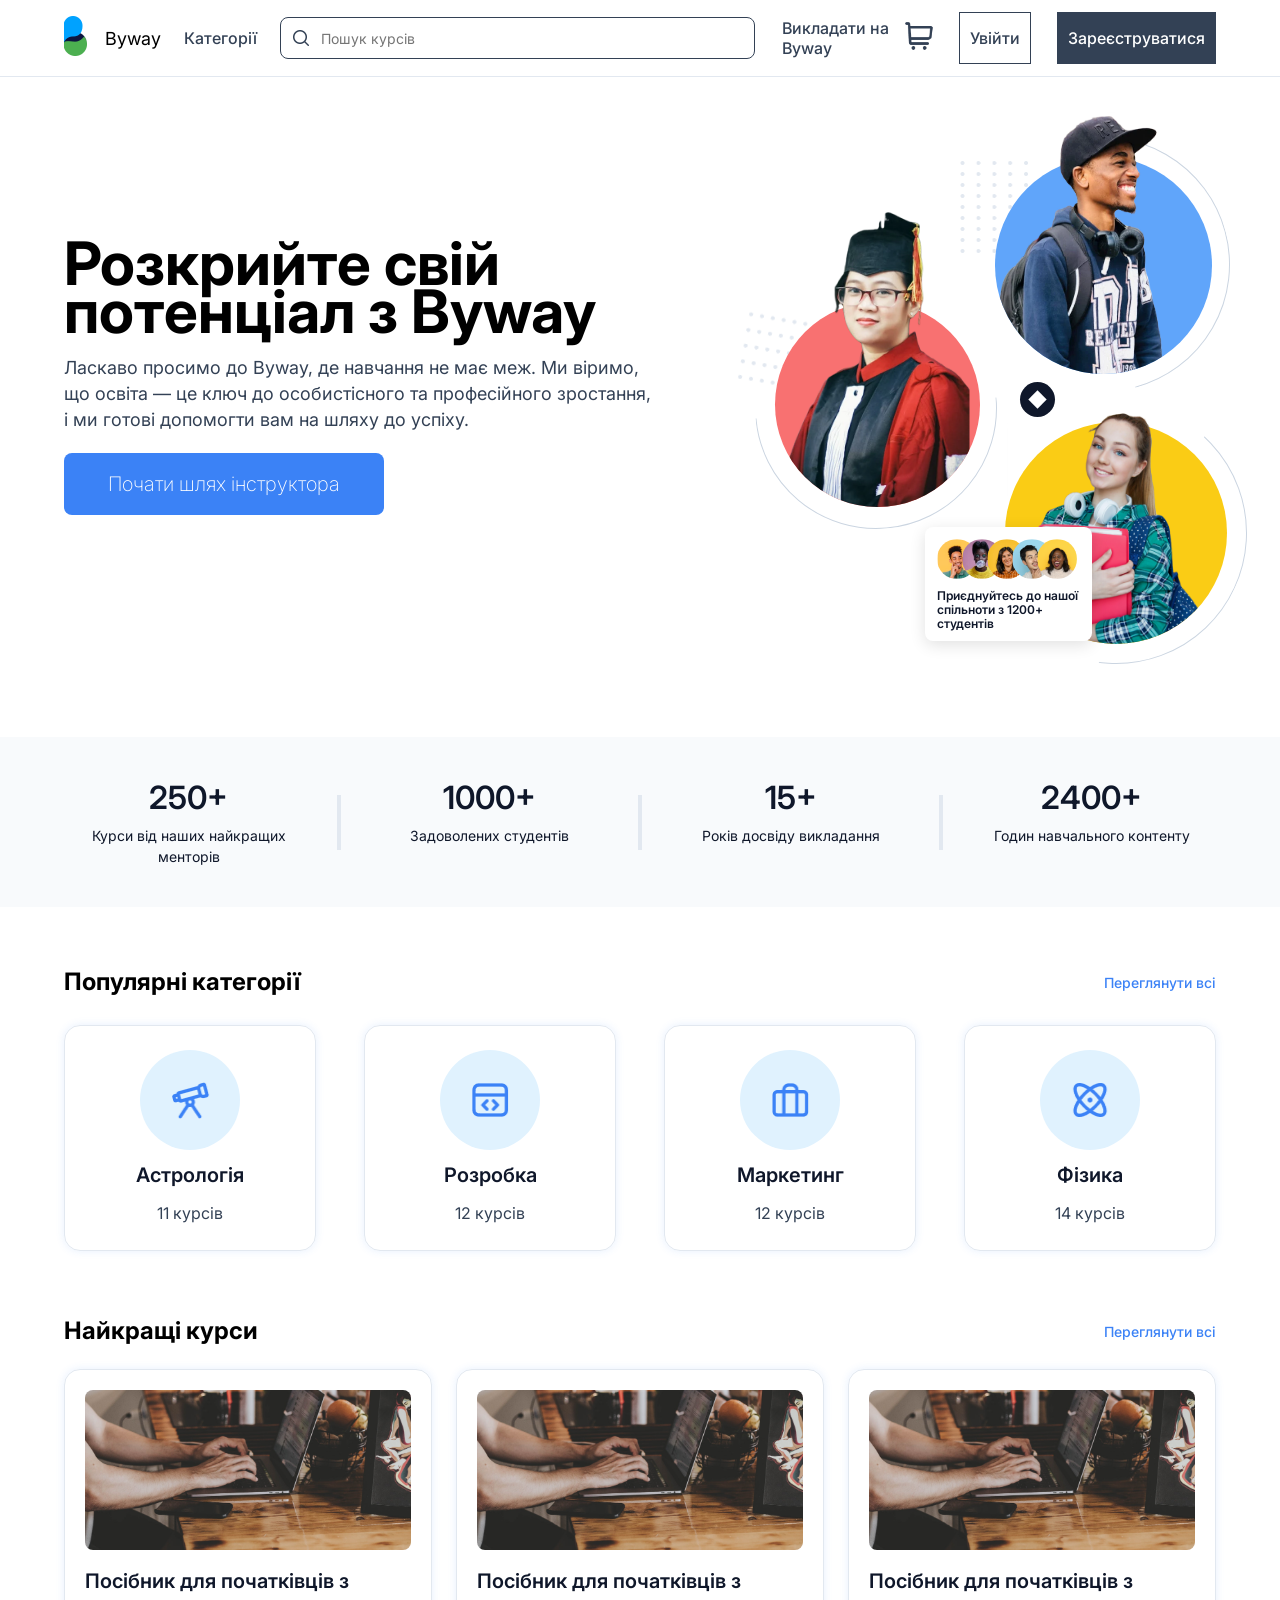
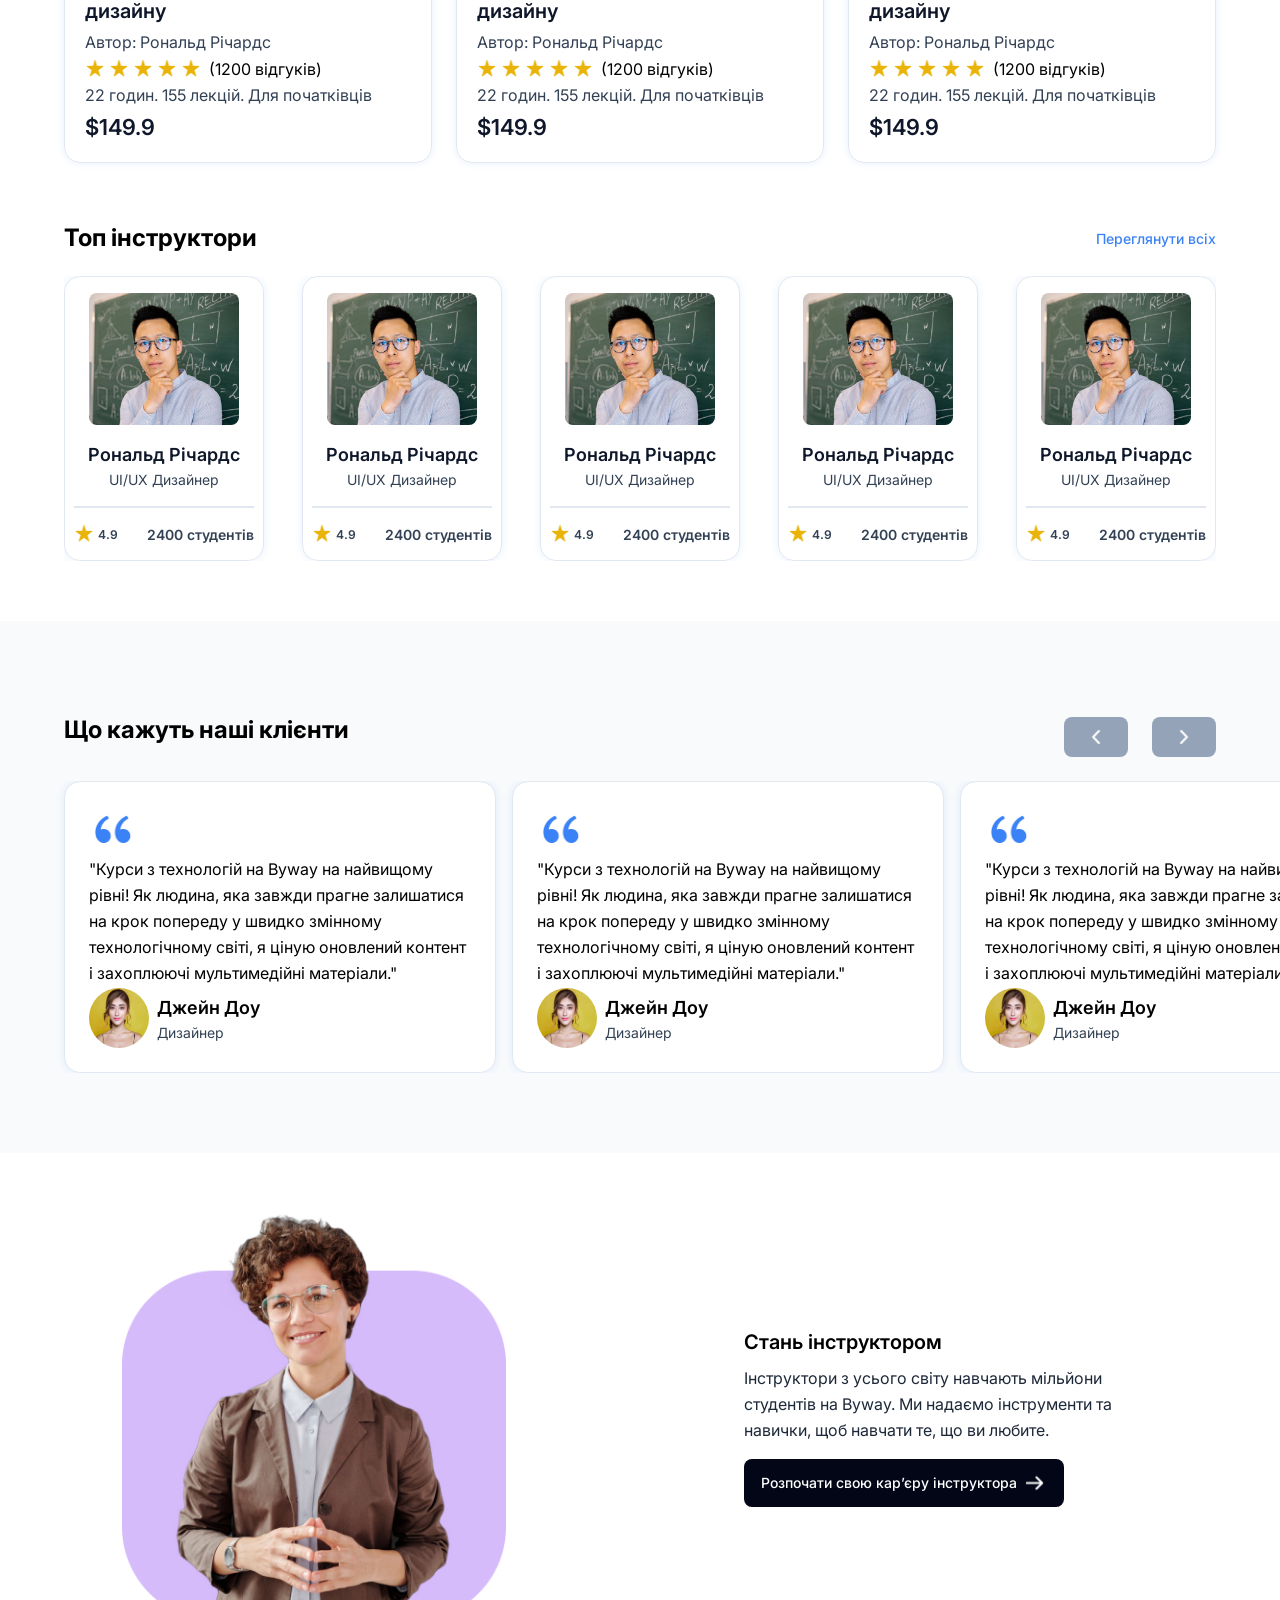
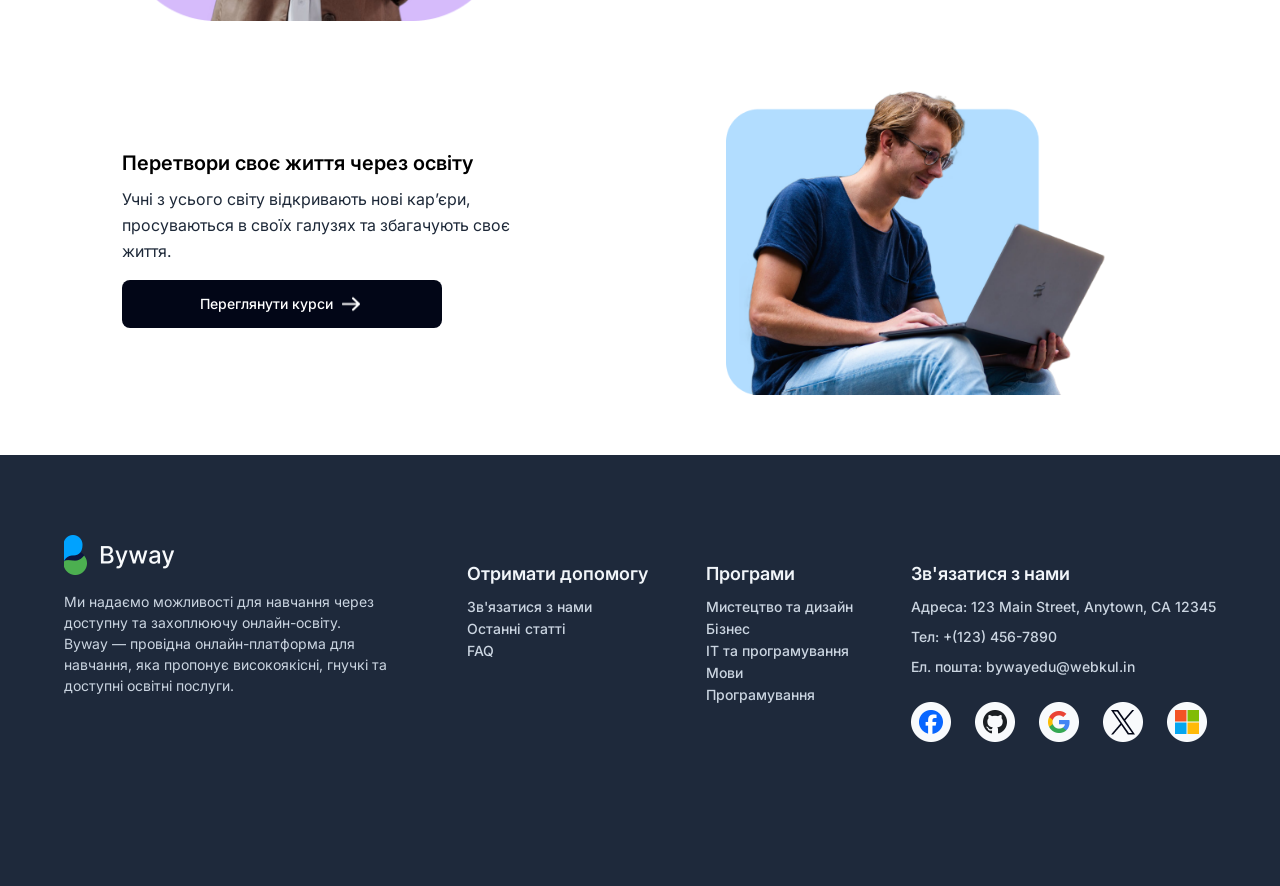
==== commit ef012d49: "Final" ====
--- a/index.html
+++ b/index.html
@@ -4,10 +4,11 @@
     <meta charset="UTF-8">
     <meta name="viewport" content="width=device-width, initial-scale=1.0">
     <meta http-equiv="X-UA-Compatible" content="IE=edge">
-    <link rel="stylesheet" href="https://fonts.googleapis.com/css2?family=Inter:wght@400;500;600;700&display=swap" />
+    <link rel="stylesheet" href="https://fonts.googleapis.com/css2?family=Inter:wght@400;500;600;700&display=swap">
     <link rel="stylesheet" href="style.css">
     <title>Навчання для кожного | Онлайн-курси</title>
     <meta name="description" content="Вивчайте нові навички онлайн разом з нами!">
+    <link rel="icon" href="favicon.ico" type="image/x-icon">
 </head>
 <body>
 <header class="header">
@@ -20,7 +21,7 @@
     <span class="categories-link">Категорії</span>
     <div class="search-bar">
         <img class="magnifying-glass" src="img/search.png" alt="Пошук">
-        <form action="search.html" method="get">
+        <form class="form-search" action="search.html" method="get">
             <input
                     class="search-bar-input"
                     type="text"
@@ -104,17 +105,17 @@
             <h2 class="stat-title">250+</h2>
             <p class="stat-info">Курси від наших найкращих менторів</p>
         </div>
-        <hr class="line" />
+        <hr class="line">
         <div class="stat">
             <h2 class="stat-title">1000+</h2>
             <p class="stat-info">Задоволених студентів</p>
         </div>
-        <hr class="line" />
+        <hr class="line">
         <div class="stat">
             <h2 class="stat-title">15+</h2>
             <p class="stat-info">Років досвіду викладання</p>
         </div>
-        <hr class="line" />
+        <hr class="line">
         <div class="stat">
             <h2 class="stat-title">2400+</h2>
             <p class="stat-info">Годин навчального контенту</p>
@@ -129,7 +130,7 @@
             <article class="category-card">
                 <div class="category">
                     <div class="category-group">
-                        <img src="img/telescope.png" alt="Іконка Астрологія" class="category-icon" />
+                        <img src="img/telescope.png" alt="Іконка Астрологія" class="category-icon">
                         <div class="category-circle"></div>
                     </div>
                     <h3 class="category-title">Астрологія</h3>
@@ -139,7 +140,7 @@
             <article class="category-card">
                 <div class="category">
                     <div class="category-group">
-                        <img src="img/code-browser.png" alt="Іконка Розробка" class="category-icon" />
+                        <img src="img/code-browser.png" alt="Іконка Розробка" class="category-icon">
                         <div class="category-circle"></div>
                     </div>
                     <h3 class="category-title">Розробка</h3>
@@ -149,7 +150,7 @@
             <article class="category-card">
                 <div class="category">
                     <div class="category-group">
-                        <img src="img/briefcase.png" alt="Іконка Маркетинг" class="category-icon" />
+                        <img src="img/briefcase.png" alt="Іконка Маркетинг" class="category-icon">
                         <div class="category-circle"></div>
                     </div>
                     <h3 class="category-title">Маркетинг</h3>
@@ -159,7 +160,7 @@
             <article class="category-card">
                 <div class="category">
                     <div class="category-group">
-                        <img src="img/physics.png" alt="Іконка Фізика" class="category-icon" />
+                        <img src="img/physics.png" alt="Іконка Фізика" class="category-icon">
                         <div class="category-circle"></div>
                     </div>
                     <h3 class="category-title">Фізика</h3>
@@ -334,7 +335,7 @@
                     </div>
                 </div>
             </article>
-            <article class="instructor-card">
+            <article class="instructor-card hidden">
                 <div class="instructor">
                     <img class="instructor-img" src="img/instructor.png" alt="Фото інструктора">
                     <div class="instructor-info">
@@ -376,7 +377,7 @@
                 <div class="comment-info">
                     <img class="customer-img" src="img/customer.jpg" alt="Фото клієнта">
                     <div class="customer-info">
-                        <span class="customer-name">Джейн Доу</span>
+                        <h2 class="customer-name">Джейн Доу</h2>
                         <span class="customer-role">Дизайнер</span>
                     </div>
                 </div>
@@ -389,7 +390,7 @@
                 <div class="comment-info">
                     <img class="customer-img" src="img/customer.jpg" alt="Фото клієнта">
                     <div class="customer-info">
-                        <span class="customer-name">Джейн Доу</span>
+                        <h2 class="customer-name">Джейн Доу</h2>
                         <span class="customer-role">Дизайнер</span>
                     </div>
                 </div>
@@ -402,7 +403,7 @@
                 <div class="comment-info">
                     <img class="customer-img" src="img/customer.jpg" alt="Фото клієнта">
                     <div class="customer-info">
-                        <span class="customer-name">Джейн Доу</span>
+                        <h2 class="customer-name">Джейн Доу</h2>
                         <span class="customer-role">Дизайнер</span>
                     </div>
                 </div>
@@ -415,7 +416,7 @@
                 <div class="comment-info">
                     <img class="customer-img" src="img/customer.jpg" alt="Фото клієнта">
                     <div class="customer-info">
-                        <span class="customer-name">Джейн Доу</span>
+                        <h2 class="customer-name">Джейн Доу</h2>
                         <span class="customer-role">Дизайнер</span>
                     </div>
                 </div>
@@ -428,7 +429,7 @@
                 <div class="comment-info">
                     <img class="customer-img" src="img/customer.jpg" alt="Фото клієнта">
                     <div class="customer-info">
-                        <span class="customer-name">Джейн Доу</span>
+                        <h2 class="customer-name">Джейн Доу</h2>
                         <span class="customer-role">Дизайнер</span>
                     </div>
                 </div>
@@ -450,7 +451,7 @@
                 </a>
             </div>
         </div>
-        <div class="last-banner">
+        <div class="last-banner reverse">
             <div class="last-banner-info">
                 <div class="last-banner-text">
                     <h2 class="last-banner-title">Перетвори своє життя через освіту</h2>
--- a/style.css
+++ b/style.css
@@ -16,18 +16,24 @@
     box-sizing: border-box;
 }
 .main-container {
-    margin: 0 auto;
+    margin: 77px auto 0 auto;
     background: #ffffff;
     display: flex;
     flex-direction: column;
     gap: 60px;
 }
 .header {
+    top: 0;
+    position: fixed;
+    width: 100%;
+    height: 77px;
     display: flex;
     align-items: center;
     padding: 12px 20px;
-    background: #ffffff;
+    background: rgba(255, 255, 255, 0.8);
+    backdrop-filter: blur(10px);
     border-bottom: 1px solid #e2e8f0;
+    z-index: 998;
 }
 .search-bar {
     display: none;
@@ -40,6 +46,9 @@
     max-width: 1000px;
     margin-left: 3%;
 }
+.form-search {
+    width: 100%;
+}
 .search-bar-input {
     width: 100%;
     border: none;
@@ -50,11 +59,11 @@
 }
 .search-btn {
     display: block;
-    width: 24px;
-    height: 24px;
+    width: 20px;
+    height: 20px;
     border: none;
     cursor: pointer;
-    background: white;
+    background: transparent;
 }
 .search-btn-img {
     width: 24px;
@@ -87,15 +96,16 @@
     position: absolute;
     top: 60px;
     right: 20px;
-    background: #ffffff;
     padding: 10px;
     border: 1px solid #ddd;
-    box-shadow: 0 4px 8px rgba(0, 0, 0, 0.1);
     width: 290px;
     gap: 10px;
+    background: transparent;
 }
 .nav-menu.active {
     display: flex;
+    z-index: 1;
+    background: #ffffff;
 }
 .categories-link, .teach-link, .login-btn, .signup-btn {
     font-size: 14px;
@@ -135,7 +145,7 @@
     border: 1px solid #334155;
 }
 .login-btn {
-    background: transparent;
+    background: #ffffff;
 }
 .signup-btn {
     background: #334155;
@@ -200,6 +210,13 @@
     font-size: 24px;
     font-weight: 600;
     line-height: 34px;
+}
+.categories {
+    display: flex;
+    align-items: center;
+    justify-content: space-between;
+    flex-wrap: wrap;
+    gap: 12px;
 }
 .see-all-button {
     width: auto;
@@ -220,7 +237,9 @@
     align-items: center;
     margin: 0 auto 20px auto;
     padding: 24px 93px 24px 93px;
-    width: 286px;
+    max-width: 300px;
+    min-width: 160px;
+    width: 280px;
     border: 1px solid #e2e8f0;
     border-radius: 16px;
     box-shadow: 0 0 8px 0 rgba(59, 130, 246, 0.12);
@@ -273,6 +292,8 @@
     white-space: nowrap;
 }
 .course-card {
+    flex: 1 1 300px;
+    max-width: 380px;
     display: flex;
     flex-direction: column;
     align-items: center;
@@ -289,15 +310,15 @@
     box-shadow: 0 4px 15px rgba(59, 130, 246, 0.25);
 }
 .courses-list {
-    display: grid;
-    justify-items: center;
-    align-content: center;
-    grid-template-columns: repeat(auto-fit, minmax(250px, 1fr));
-    gap: 48px;
+    display: flex;
+    flex-wrap: wrap;
+    justify-content: space-between;
+    gap: 24px;
     margin: 0 auto;
     padding: 16px;
     max-width: 100%;
 }
+
 .course-image {
     width: 100%;
     height: auto;
@@ -357,12 +378,17 @@
     line-height: 30px;
 }
 .instructor-card {
+    display: flex;
+    flex-direction: column;
+    align-items: center;
+    flex: 1 1 300px;
+    max-width: 200px;
     width: 212px;
     padding: 16px;
     border: 1px solid #e2e8f0;
     border-radius: 16px;
     box-shadow: 0 0 8px 0 rgba(59, 130, 246, 0.12);
-    margin: 0 auto 20px;
+    margin: 0 auto;
     transition: transform 0.3s ease, box-shadow 0.3s ease;
 }
 .instructor-card:hover {
@@ -370,17 +396,22 @@
     box-shadow: 0 4px 15px rgba(59, 130, 246, 0.25);
 }
 .instructors-list {
-    display: grid;
-    justify-items: center;
-    align-content: center;
-    grid-template-columns: repeat(auto-fit, minmax(200px, 1fr));
-    gap: 48px;
+    display: flex;
+    flex-wrap: wrap;
+    justify-content: space-between;
+    gap: 62px;
+    max-width: 100%;
+    margin: 0 auto;
+}
+.hidden {
+    display: none;
 }
 .instructor {
     display: flex;
     flex-direction: column;
     gap: 16px;
     align-items: center;
+    width: 100%;
 }
 .instructor-img {
     width: 100%;
@@ -507,8 +538,8 @@
     display: flex;
     flex-direction: column;
     flex-wrap: nowrap;
-    gap: 8px;
-    width: 99%;
+    gap: 2px;
+    width: 90%;
     max-width: 432px;
     flex-shrink: 0;
     padding: 24px 24px 24px 24px;
@@ -516,7 +547,12 @@
     border-radius: 16px;
     box-shadow: 0 0 8px 0 rgba(59, 130, 246, 0.12);
     background: #ffffff;
+}
+.comment-card:first-child {
     margin-left: 5%;
+}
+.comment-card:last-child {
+    margin-right: 5%;
 }
 .quotes {
     width: 48px;
@@ -573,18 +609,21 @@
     flex-wrap: wrap;
 }
 .last-banner-img {
-    margin: 30px auto 30px auto;
-    width: 380px;
+    margin: 5% auto 5% auto;
+    width: 90vw;
     height: auto;
     max-height: 400px;
     object-fit: cover;
 }
 .last-banner-info {
+    width: 90vw;
     display: flex;
     flex-direction: column;
     flex-wrap: nowrap;
     gap: 16px;
-    min-width: 320px;
+}
+.reverse {
+    flex-direction: column-reverse;
 }
 .last-banner-text {
     display: flex;
@@ -599,7 +638,8 @@
     flex-wrap: nowrap;
     flex-shrink: 0;
     gap: 6px;
-    width: 320px;
+    width: 90vw;
+    max-width: 320px;
     height: 48px;
     padding: 10px 24px 10px 24px;
     cursor: pointer;
@@ -622,7 +662,6 @@
     font-size: 20px;
     font-weight: 600;
     line-height: 30px;
-    white-space: nowrap;
 }
 .last-banner-information {
     color: #1d2838;
@@ -746,7 +785,7 @@
         display: block;
         position: relative;
         height: 600px;
-        margin: 0 60px 0 60px;
+        margin: 0 5% 0 5%;
     }
     .banner-block {
         display: flex;
@@ -754,7 +793,6 @@
         gap: 24px;
         position: absolute;
         top: 50%;
-        left: 80px;
         transform: translate(0, -50%);
     }
     .banner-info {
@@ -989,23 +1027,17 @@
     }
     .categories {
         width: 100%;
-        display: grid;
-        grid-template-columns: repeat(auto-fit, minmax(250px, 1fr));
         gap: 48px;
         padding: 5px 0;
+        flex-wrap: nowrap;
     }
     .category-card {
         margin: 0 0 0 0;
+        width: 22.5vw;
     }
     .courses-list {
-        display: grid;
-        grid-template-columns: repeat(auto-fit, minmax(300px, 1fr));
-        gap: 24px;
         margin: 0;
         padding: 0;
-    }
-    .courses-list > :nth-last-child(5):nth-child(odd) {
-        display: none;
     }
     .course-card {
         width: 320px;
@@ -1029,16 +1061,18 @@
     }
     .instructors-list {
         gap: 30px;
-    }
-    .instructors-list :nth-child(n+5):nth-child(-n+6) {
-        display: none;
+        margin: 0;
+        max-height: 290px;
+        overflow: hidden;
+    }
+    .hidden {
+        display: flex;
     }
     .instructor-card {
         margin: 0 0 0 0;
     }
     .instructor-img {
         width: 150px;
-        height: 112px;
     }
     .instructor-info {
         gap: 16px;
@@ -1066,12 +1100,6 @@
     .comment-card {
         width: 432px;
         margin-left: 0;
-    }
-    .comment-card:first-child {
-        margin-left: 5%;
-    }
-    .comment-card:last-child {
-        margin-right: 5%;
     }
     .last-banner {
         display: flex;
@@ -1080,12 +1108,24 @@
         padding: 0 5% 0 5%;
     }
     .last-banner-info {
+        margin: 0 0 0 0;
         width: 40%;
     }
+    .last-banner-title {
+        white-space: nowrap;
+    }
     .last-banner-img {
-        max-width: calc(100% - 1em);
+        max-height: fit-content;
+        width: 30vw;
         height: auto;
-        margin: 0 0 0 0;
+        margin: 0 48px 0 0;
+        max-width: 480px;
+    }
+    .last-banner-button {
+        width: 320px;
+    }
+    .reverse {
+        flex-direction: row;
     }
     .footer-information {
         display: flex;
@@ -1107,9 +1147,6 @@
 }
 
 @media (max-width: 1250px) {
-    .banner {
-        margin: 0 0 0 0;
-    }
     .banner-title {
         width: 420px;
         font-size: 40px;
@@ -1151,19 +1188,25 @@
     .brand-name {
         font-size: 16px;
     }
-    .last-banner-img1 {
-        width: 380px;
-        height: 400px;
-    }
-    .last-banner-img2 {
-        width: 382px;
-        height: 300px;
+    .last-banner-img {
+        max-width: 360px;
+        height: auto;
     }
     .last-banner-title {
         font-size: 18px;
     }
     .last-banner {
         padding: 0 0 0 0;
+    }
+}
+@media (max-width: 1000px) {
+    .categories {
+        width: 90%;
+        flex-wrap: wrap;
+        margin: 0 5% 0 5%;
+    }
+    .category-card {
+        width: 100%;
     }
 }
 
@@ -1177,3 +1220,13 @@
         width: auto;
     }
 }
+@media (max-width: 789px) {
+    .instructors-list {
+        gap: 48px;
+    }
+}
+@media (max-width: 490px) {
+    .comment-card {
+
+    }
+}
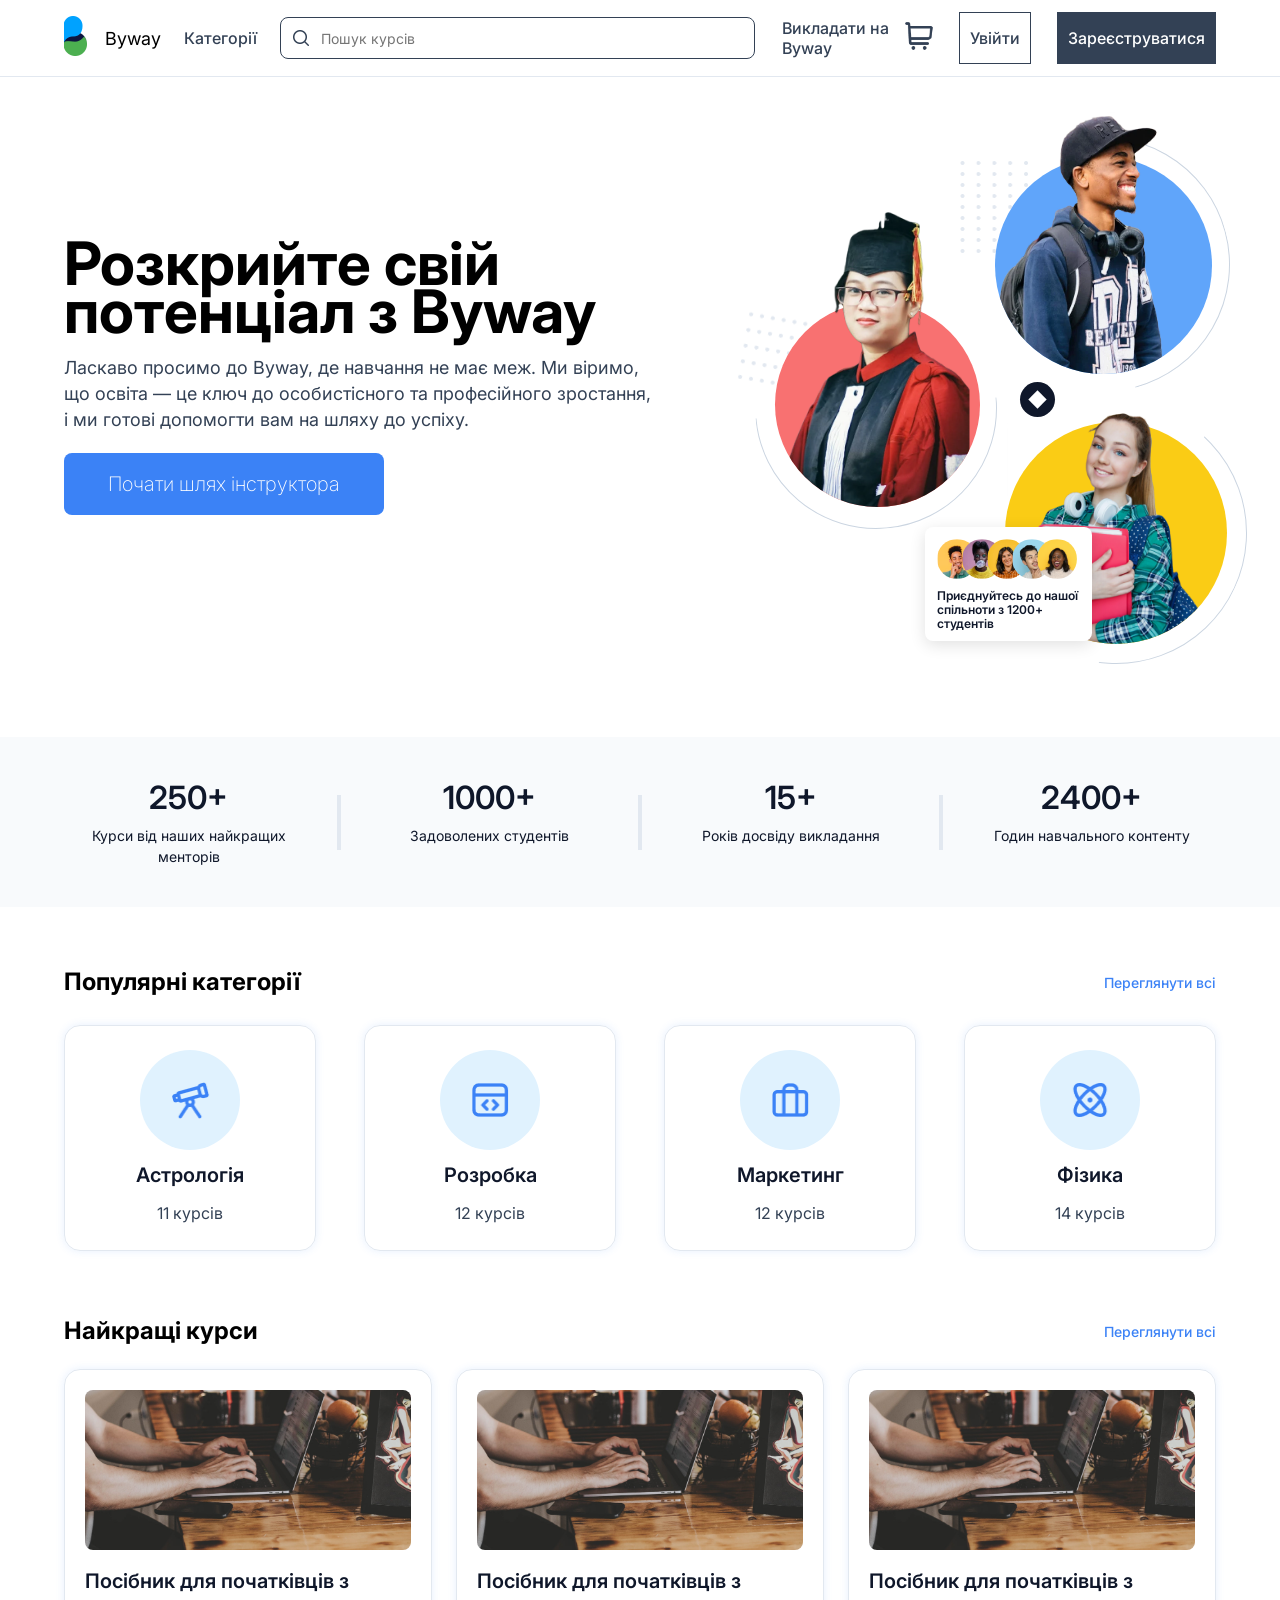
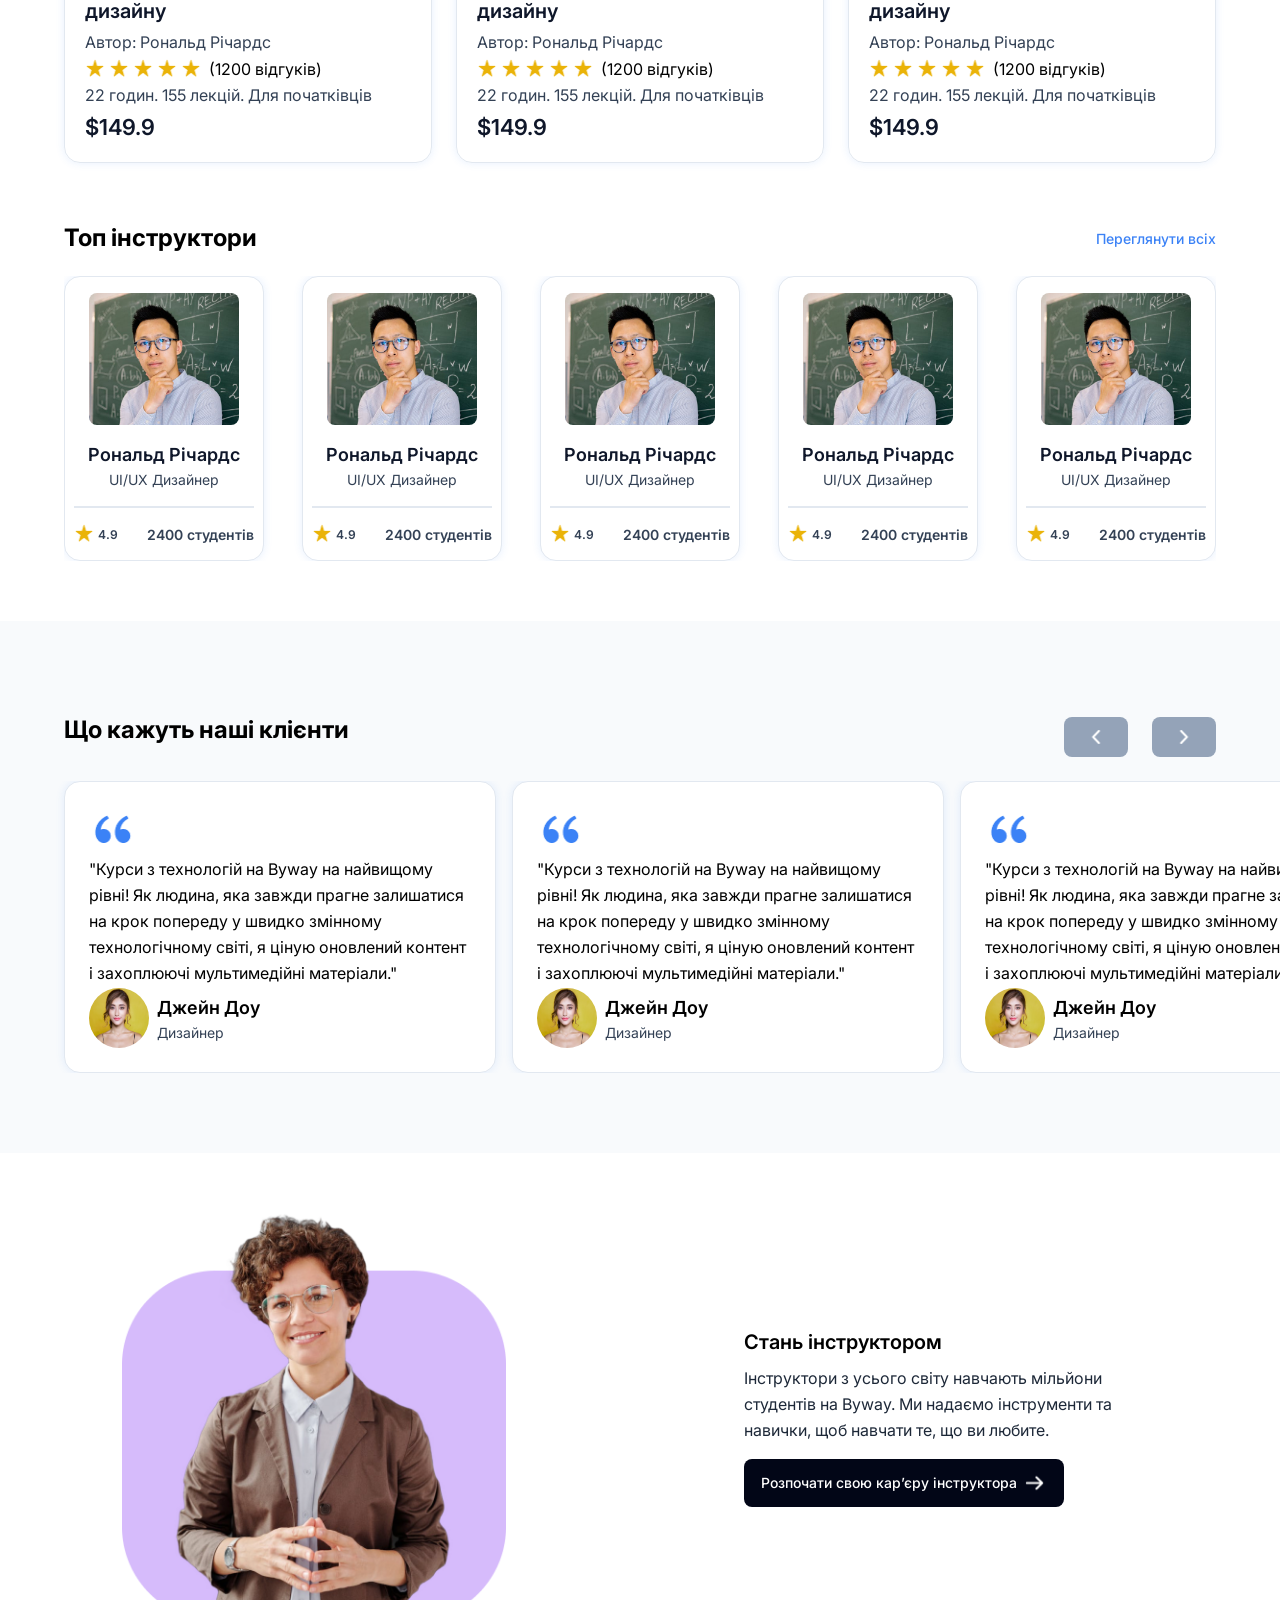
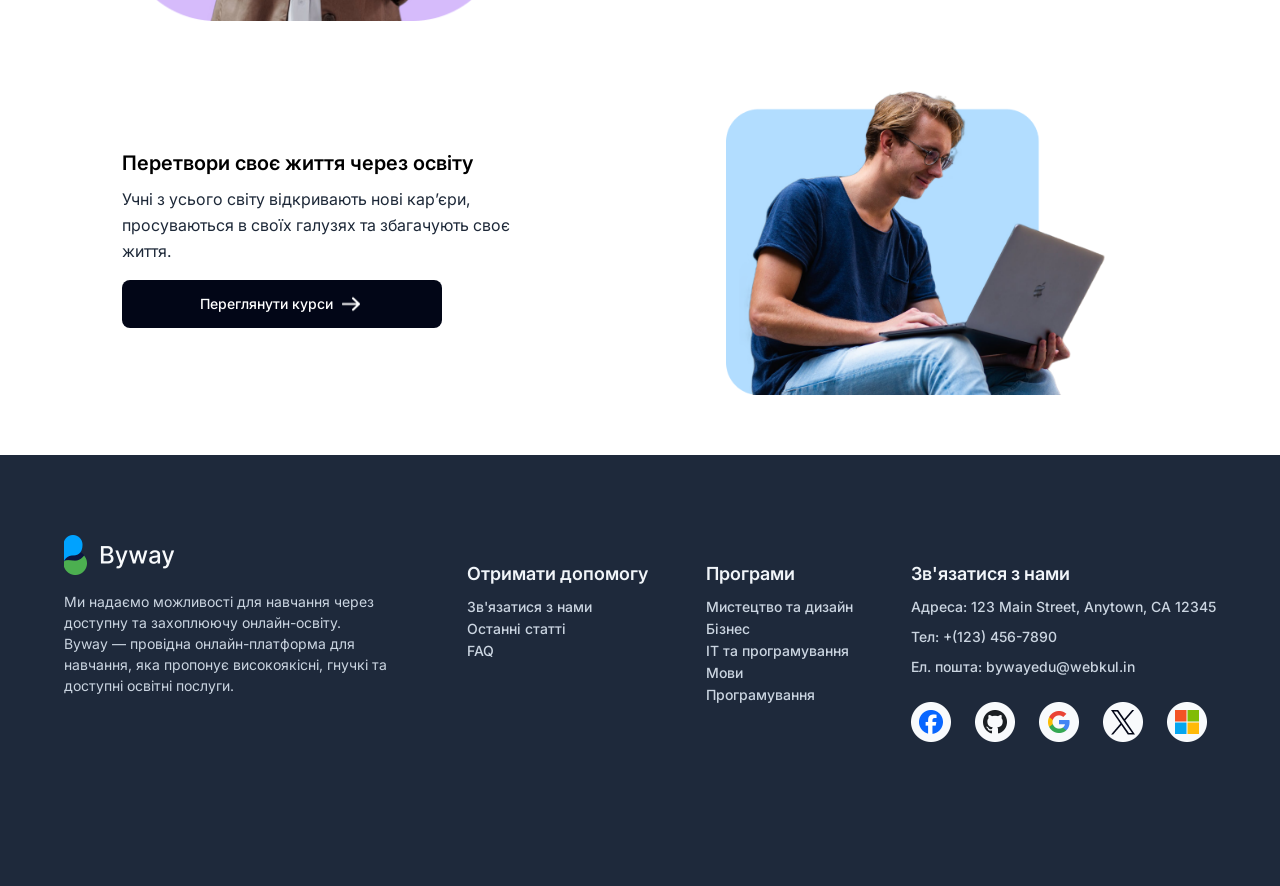
==== commit a03c5f4c: "Final" ====
--- a/index.html
+++ b/index.html
@@ -18,10 +18,10 @@
         </a>
         <span class="brand-name">Byway</span>
     </div>
-    <span class="categories-link">Категорії</span>
+    <a href="category.html" class="categories-link">Категорії</a>
     <div class="search-bar">
         <img class="magnifying-glass" src="img/search.png" alt="Пошук">
-        <form class="form-search" action="search.html" method="get">
+        <form class="form-search" method="get">
             <input
                     class="search-bar-input"
                     type="text"
@@ -36,14 +36,14 @@
         </button>
         <button class="burger-menu" aria-label="Відкрити меню">&#9776;</button>
         <nav class="nav-menu">
-            <span class="categories-link">Категорії</span>
+            <a href="category.html" class="categories-link">Категорії</a>
             <span class="teach-link">Викладати на Byway</span>
             <div class="user-actions">
-                <a href="#cart" class="cart-link">
+                <a class="cart-link">
                     <img class="cart-icon" src="img/cart.png" alt="Іконка кошика">
                 </a>
-                <button class="login-btn">Увійти</button>
-                <button class="signup-btn">Зареєструватися</button>
+                <button class="login-btn" id="logInButton">Увійти</button>
+                <button class="signup-btn" id="signUpButton">Зареєструватися</button>
             </div>
         </nav>
     </div>
@@ -124,7 +124,7 @@
     <section class="top-categories">
         <header class="top-categories-header">
             <h2 class="top-categories-title">Популярні категорії</h2>
-            <button class="see-all-button" aria-label="Переглянути всі категорії">Переглянути всі</button>
+            <button class="see-all-button" aria-label="Переглянути всі категорії" id="sea-all-categories">Переглянути всі</button>
         </header>
         <div class="categories">
             <article class="category-card">
@@ -172,7 +172,7 @@
     <section class="top-courses">
         <header class="top-courses-header">
             <h2 class="top-courses-title">Найкращі курси</h2>
-            <button class="see-all-button" aria-label="Переглянути всі курси">Переглянути всі</button>
+            <button class="see-all-button" aria-label="Переглянути всі курси" id="sea-all-curses">Переглянути всі</button>
         </header>
         <div class="courses-list">
             <article class="course-card">
@@ -256,7 +256,7 @@
     <section class="top-instructors">
         <header class="top-instructors-header">
             <h2 class="top-instructors-title">Топ інструктори</h2>
-            <button class="see-all-button" aria-label="Переглянути всіх інструкторів">Переглянути всіх</button>
+            <button class="see-all-button" aria-label="Переглянути всіх інструкторів" id="sea-all-instructors">Переглянути всіх</button>
         </header>
         <div class="instructors-list">
             <article class="instructor-card">
@@ -335,7 +335,7 @@
                     </div>
                 </div>
             </article>
-            <article class="instructor-card hidden">
+            <article class="instructor-card hidden-m">
                 <div class="instructor">
                     <img class="instructor-img" src="img/instructor.png" alt="Фото інструктора">
                     <div class="instructor-info">
@@ -458,7 +458,7 @@
                     <p class="last-banner-information">Учні з усього світу відкривають нові кар’єри, просуваються в
                         своїх галузях та збагачують своє життя.</p>
                 </div>
-                <a href="#" class="last-banner-button" aria-label="Переглянути курси">
+                <a href="category.html" class="last-banner-button" aria-label="Переглянути курси">
                     <span class="last-banner-button-text">Переглянути курси</span>
                     <img class="arrow-right" src="img/arrow-right.png" alt="Стрілка праворуч">
                 </a>
@@ -476,9 +476,9 @@
             <div class="footer-block">
                 <h3 class="footer-title">Отримати допомогу</h3>
                 <ul class="footer-info-list">
-                    <li><a href="#" class="footer-info">Зв'язатися з нами</a></li>
+                    <li><a class="footer-info" id="contactLink" style="cursor: pointer">Зв'язатися з нами</a></li>
                     <li><a href="#" class="footer-info">Останні статті</a></li>
-                    <li><a href="#" class="footer-info">FAQ</a></li>
+                    <li><a class="footer-info">FAQ</a></li>
                 </ul>
             </div>
             <div class="footer-block">
@@ -505,5 +505,47 @@
         </div>
     </footer>
 </div>
-<script src="script.js"></script></body>
+<div id="contactModal" class="modal">
+    <div class="modal-content">
+        <div class="modal-title">
+            <h2>Зв'язатися з нами</h2>
+            <span class="close" id="closeModal">&times;</span>
+        </div>
+        <form id="contactForm">
+            <label for="name">Ім'я:</label>
+            <input class="modal-input" type="text" id="name" name="name" required><br>
+
+            <label for="email">Електронна адреса:</label>
+            <input class="modal-input" type="email" id="email" name="email" required><br>
+
+            <label for="message">Повідомлення:</label><br>
+            <textarea class="modal-input" id="message" name="message" rows="4" required></textarea><br>
+
+            <button type="submit">Відправити</button>
+        </form>
+    </div>
+</div>
+<div id="confirmationModal" class="modal">
+    <div class="modal-content">
+        <div class="modal-title">
+            <h2>Ви впевнені, що хочете відправити?</h2>
+            <span class="close" id="closeConfirmationModal">&times;</span>
+        </div>
+        <button id="confirmSend">Так</button>
+        <button id="cancelSend">Ні</button>
+    </div>
+</div>
+<div id="closeModalConfirm" class="modal">
+    <div class="modal-content">
+        <div class="modal-title">
+            <h2>Ви впевнені, що хочете закрити це вікно?</h2>
+            <span class="close" id="closeCloseModalConfirm">&times;</span>
+        </div>
+        <button id="confirmClose">Так</button>
+        <button id="cancelClose">Ні</button>
+    </div>
+</div>
+<script src="modal.js"></script>
+<script src="script.js"></script>
+</body>
 </html>
--- a/style.css
+++ b/style.css
@@ -341,6 +341,7 @@
     font-weight: 600;
     line-height: 1.5;
     white-space: normal;
+    height: 3em;
 }
 .course-author {
     color: #334155;
@@ -390,6 +391,7 @@
     box-shadow: 0 0 8px 0 rgba(59, 130, 246, 0.12);
     margin: 0 auto;
     transition: transform 0.3s ease, box-shadow 0.3s ease;
+    background: #ffffff;
 }
 .instructor-card:hover {
     transform: translateY(-5px);
@@ -402,9 +404,6 @@
     gap: 62px;
     max-width: 100%;
     margin: 0 auto;
-}
-.hidden {
-    display: none;
 }
 .instructor {
     display: flex;
@@ -729,7 +728,327 @@
     width: 296px;
     height: 40px;
 }
+.signup-img {
+    display: none;
+}
+.registration-form {
+    margin: auto 5% auto 5%;
+    display: flex;
+    flex-direction: column;
+}
+.form-title {
+    display: flex;
+    align-items: center;
+    justify-content: center;
+    color: #0f172a;
+    font-weight: 600;
+    line-height: 42px;
+    margin-bottom: 20px;
+    margin-top: 48px;
+}
+.form-group-title {
+    color: #0f172a;
+    font-size: 18px;
+    font-weight: 600;
+    line-height: 29px;
+    margin-bottom: 5px;
+    white-space: nowrap;
+    width: 47%;
+}
+.form-input {
+    display: flex;
+    align-items: center;
+    width: 100%;
+    padding: 16px 16px 16px 16px;
+    border: 1px solid #e2e8f0;
+    border-radius: 8px;
+}
+.half {
+    width: 47%;
+}
+.input-group {
+    display: flex;
+    justify-content: space-between;
+}
+.form-group {
+    margin-bottom: 20px;
+}
+.submit-button {
+    width: 183px;
+    margin-bottom: 32px;
+}
+.social-start {
+    display: flex;
+    align-items: center;
+    gap: 14px;
+    margin-bottom: 24px;
+}
+.social-start-title {
+    flex-shrink: 0;
+    color: #94a3b8;
+    font-size: 14px;
+    line-height: 21px;
+}
+.social-options {
+    display: flex;
+    gap: 16px;
+}
+.social-option {
+    width: 33%;
+    border: 1px solid #b2b5c4;
+    border-radius: 8px;
+    display: flex;
+    align-items: center;
+    justify-content: center;
+    flex-wrap: nowrap;
+    gap: 8px;
+    padding: 10px 0 10px 0;
+}
+.social-icon {
+    width: 24px;
+    height: 24px;
+}
+.gray {
+    background: #F8FAFC;
+    padding: 80px 5%;
+    margin: 0;
+    overflow: hidden;
+}
+.m1 {
+    margin-top: 80px;
+}
+.courses {
+    display: flex;
+    flex-direction: column;
+    width: 90%;
+    margin: 40px 5%;
+    gap: 24px;
+}
+.courses-title {
+    color: #0f172a;
+    font-size: 24px;
+    font-weight: 600;
+    line-height: 34px;
+    white-space: nowrap;
+}
+.control {
+    display: flex;
+    justify-content: space-between;
+    width: 100%;
+}
+.filter-button {
+    display: flex;
+    align-items: center;
+    justify-content: center;
+    flex-wrap: nowrap;
+    gap: 6px;
+    padding: 10px 24px;
+    cursor: pointer;
+    background: #ffffff;
+    border: 1px solid #0f172a;
+    border-radius: 8px;
+}
+.courses-button-text {
+    color: #0f172a;
+    font-size: 14px;
+    font-weight: 500;
+    line-height: 22px;
+    white-space: nowrap;
+}
+.sort {
+    display: flex;
+    align-items: center;
+    flex-wrap: wrap;
+    gap: 15px;
+    padding-left: 16px;
+    width: auto;
+    justify-content: right;
+}
+.courses-block {
+    display: flex;
+    gap: 40px;
+    width: 100%;
+}
+.filter-card-button {
+    display: flex;
+    align-items: center;
+    justify-content: space-between;
+    flex-wrap: nowrap;
+    width: 305px;
+    padding: 16px;
+    background: #ffffff;
+    cursor: pointer;
+    border: none;
+    border-bottom: 1px solid #e2e8f0;
+}
+.filter-card-text {
+    color: #0f172a;
+    font-size: 16px;
+    font-weight: 500;
+    line-height: 26px;
+    white-space: nowrap;
+}
+.filter-info {
+    display: flex;
+    flex-direction: column;
+    flex-wrap: nowrap;
+    gap: 16px;
+    padding: 8px 16px;
+    overflow: hidden;
+    transition: max-height 0.3s ease-out;
+}
+.see-more-button {
+    display: flex;
+    align-items: center;
+    flex-wrap: nowrap;
+    gap: 6px;
+    width: 100%;
+    padding: 10px 0;
+    border-radius: 8px;
+    background: #ffffff;
+    border: none;
+}
+.blue-text {
+    color: #2563EB;
+}
+.check-box {
+    display: flex;
+    flex-wrap: nowrap;
+    gap: 12px;
+}
+.checkbox {
+    width: 24px;
+    height: 24px;
+}
+.checkbox-text {
+    color: #0f172a;
+    font-size: 16px;
+    line-height: 26px;
+}
+.filter-list-wrapper {
+    transition: transform 0.3s ease;
+    transform: translateX(0);
+}
+
+.filter-list-wrapper.hidden {
+    transform: translateX(-100%);
+}
+.sort-dropdown {
+    position: absolute;
+    top: 100%;
+    left: 0;
+    background: #fff;
+    border: 1px solid #ccc;
+    border-radius: 4px;
+    box-shadow: 0 4px 6px rgba(0, 0, 0, 0.1);
+    display: none;
+    z-index: 10;
+}
+.sort-dropdown.open {
+    display: block;
+}
+.sort-dropdown-item {
+    padding: 8px 12px;
+    cursor: pointer;
+}
+.sort-dropdown-item:hover {
+    background-color: #f0f0f0;
+}
+.sort-select {
+    padding: 10px 24px;
+    font-size: 16px;
+    border: 1px solid #0f172a;
+    border-radius: 8px;
+    background-color: #fff;
+    appearance: none;
+    cursor: pointer;
+}
+.sort-select:focus {
+    outline: 2px solid #007bff;
+}
+.sort-select option {
+    padding: 8px 12px;
+}
+.sort {
+    position: relative;
+}
+.sort-select {
+    box-sizing: border-box;
+}
+.hidden { display: none; }
+.pagination {
+    display: flex;
+    justify-content: center;
+    margin: 20px 0;
+}
+
+.pagination button {
+    background: #ffffff;
+    color: #334155;
+    border: 1px solid #E2E8F0;
+    border-radius: 5px;
+    padding: 10px 15px;
+    cursor: pointer;
+    font-weight: 600;
+}
+
+.pagination button.disabled {
+    background: #ffffff;
+    border: 1px solid #007bff;
+}
+.jcsb {
+    justify-content: flex-start;
+}
+.modal {
+    display: none;
+    position: fixed;
+    z-index: 1;
+    left: 0;
+    top: 100px;
+    width: 100%;
+    height: 100%;
+    background-color: rgba(0, 0, 0, 0.4);
+}
+
+.modal-content {
+    background-color: #fff;
+    margin: 15% auto;
+    padding: 20px;
+    border: 1px solid #888;
+    width: 80%;
+    max-width: 400px;
+}
+.close {
+    color: #aaa;
+    font-size: 28px;
+    font-weight: bold;
+}
+.close:hover,
+.close:focus {
+    color: black;
+    text-decoration: none;
+    cursor: pointer;
+}
+.modal button {
+    width: 100%;
+    padding: 10px;
+    margin: 10px auto;
+    cursor: pointer;
+    background: #ffffff;
+    border: 1px solid gray;
+    border-radius: 8px;
+}
+.modal-input {
+    width: 100%;
+    margin-bottom: 10px;
+}
+.modal-title {
+    display: flex;
+    align-items: center;
+    justify-content: space-between;
+}
 @media (min-width: 817px) {
+    .hidden { display: none; }
     .teach-link, .categories-link, .login-btn, .signup-btn {
         font-size: 16px;
     }
@@ -1065,7 +1384,7 @@
         max-height: 290px;
         overflow: hidden;
     }
-    .hidden {
+    .hidden-m {
         display: flex;
     }
     .instructor-card {
@@ -1139,16 +1458,39 @@
     .footer-byway {
         width: 30%;
     }
+    .signup {
+        flex-direction: row;
+        gap: 0;
+    }
+    .line-form {
+        width: 100%;
+    }
+    .signup-img {
+        display: flex;
+        max-width: 45%;
+        width: auto;
+        height: calc(100vh - 77px);
+        flex: 1 1;
+    }
+    .form-title {
+        margin-top: 0;
+    }
+    .registration-form {
+        width: 100%;
+    }
+    .submit-button {
+        width: 183px;
+        margin-bottom: 32px;
+    }
 }
 @media (max-width: 1330px) {
     .group {
         width: 40%;
     }
 }
-
 @media (max-width: 1250px) {
     .banner-title {
-        width: 420px;
+        width: 320px;
         font-size: 40px;
     }
     .banner-info {
@@ -1166,21 +1508,17 @@
         font-size: 14px;
     }
 }
-
 @media (max-width: 1075px) {
     .group {
         width: 45%;
     }
-
     .teach-link, .categories-link, .login-btn, .signup-btn {
         font-size: 14px;
     }
-
     .cart-icon {
         width: 25px;
         height: 25px;
     }
-
     .logo {
         width: 30px;
         height: 41px;
@@ -1209,7 +1547,6 @@
         width: 100%;
     }
 }
-
 @media (max-width: 865px) {
     .group {
         width: 55%;
@@ -1225,8 +1562,14 @@
         gap: 48px;
     }
 }
-@media (max-width: 490px) {
-    .comment-card {
-
-    }
-}
+@media (max-width: 730px) {
+.filter-list {
+    width: auto;
+    position: fixed;
+    background: #ffffff;
+    z-index: 1000;
+    height: 100%;
+    overflow-y: auto;
+}
+    
+}
